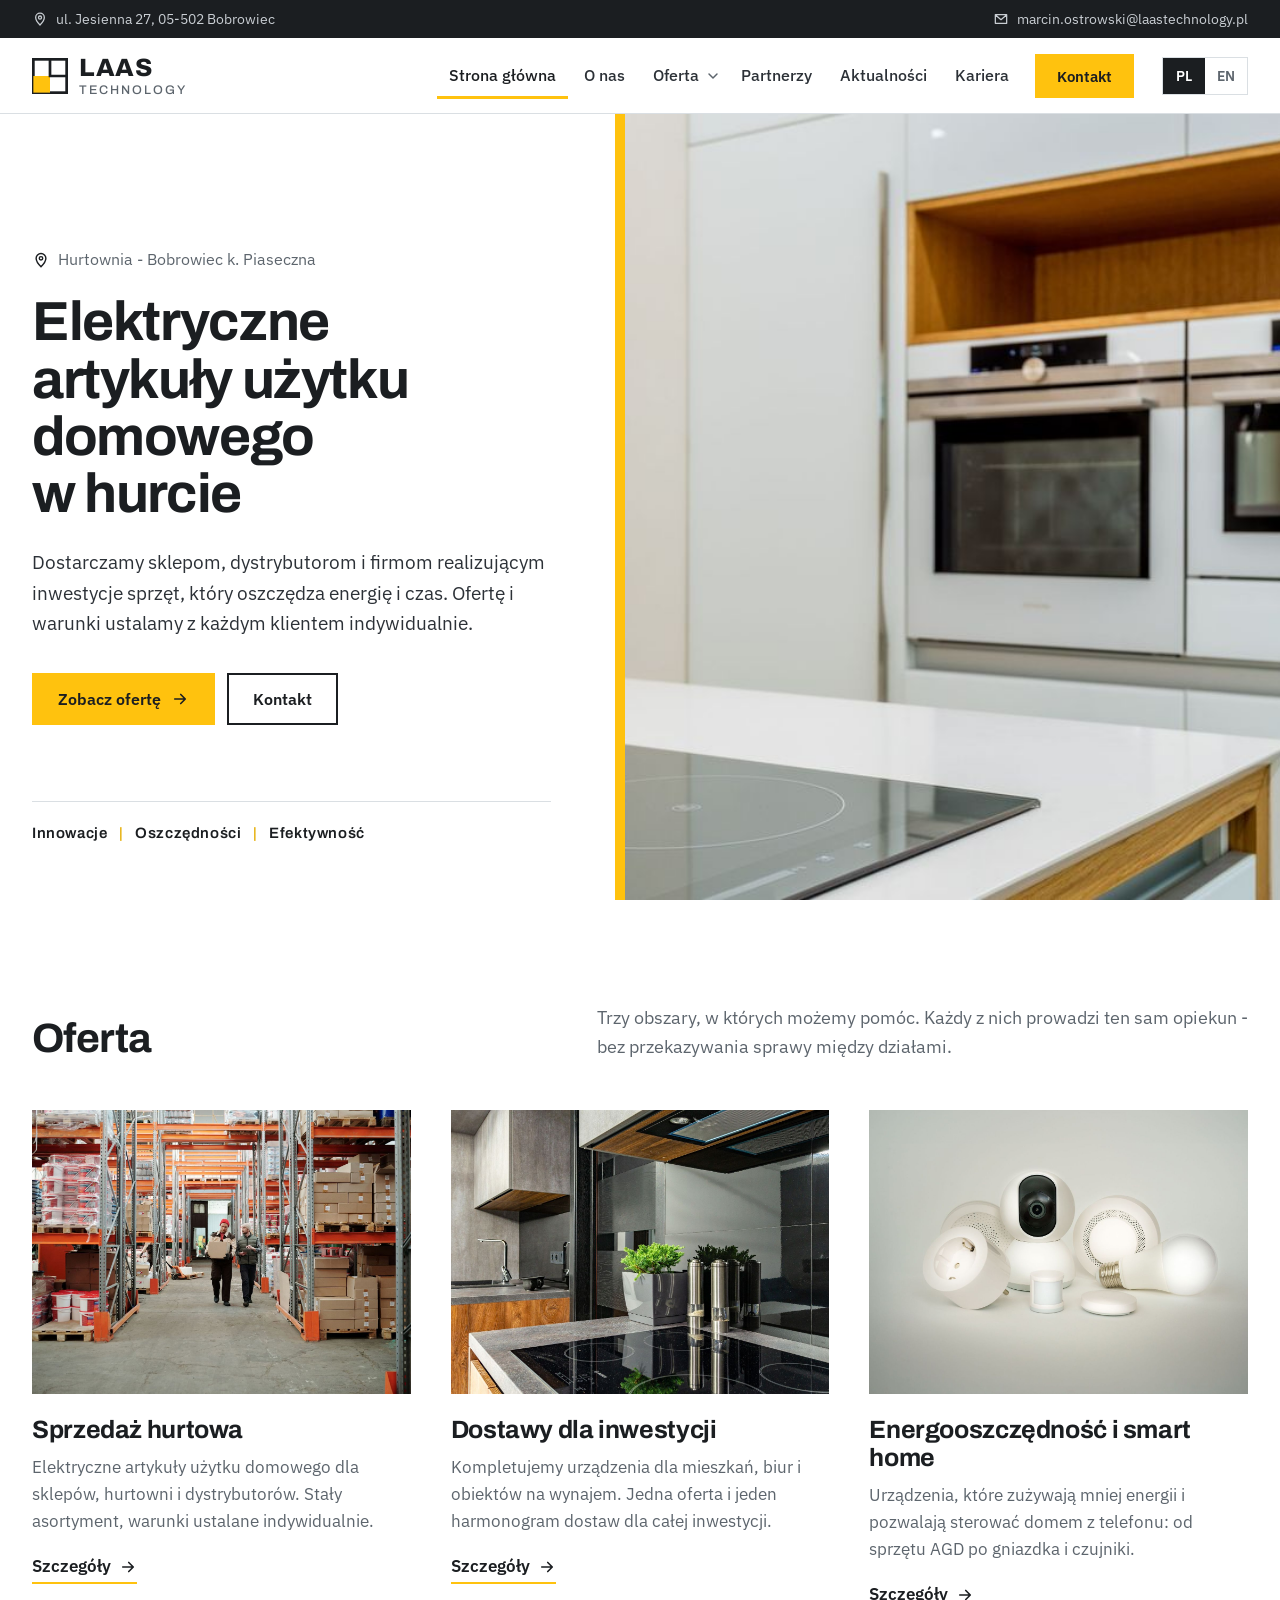
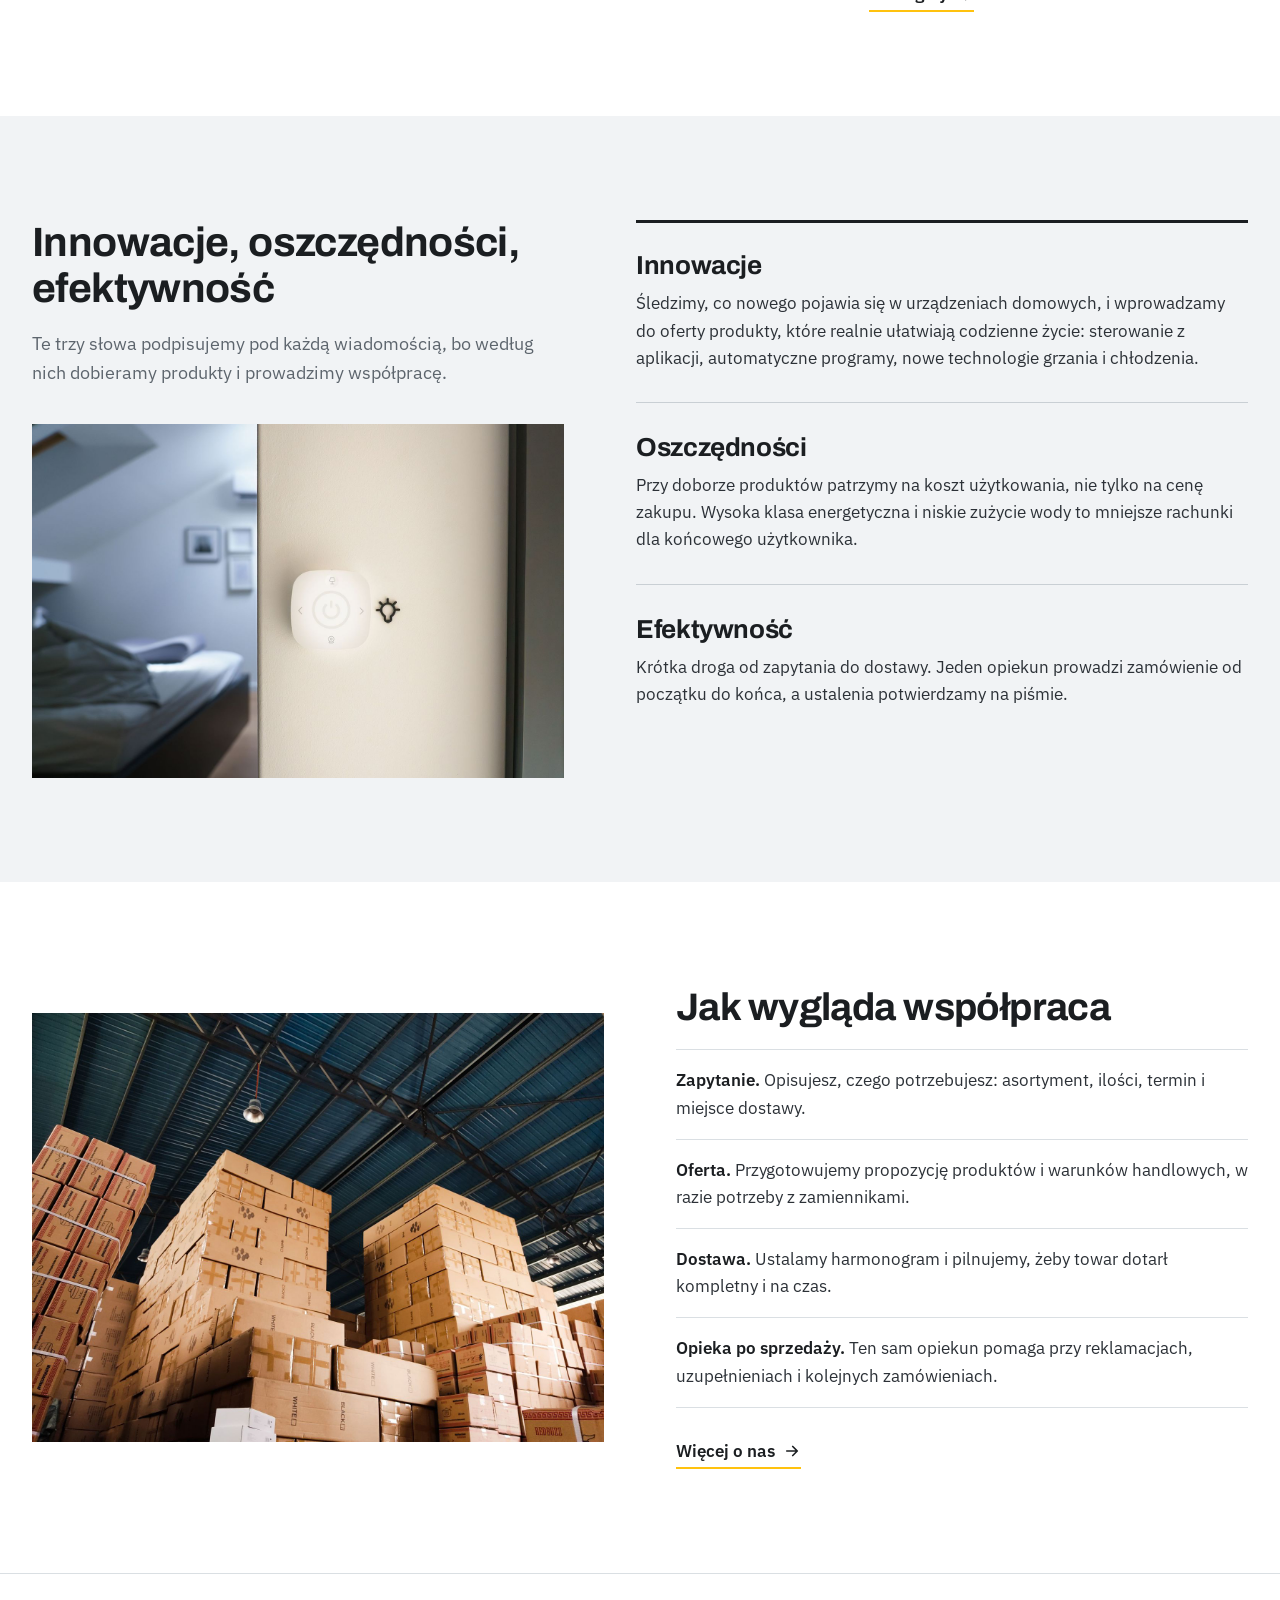
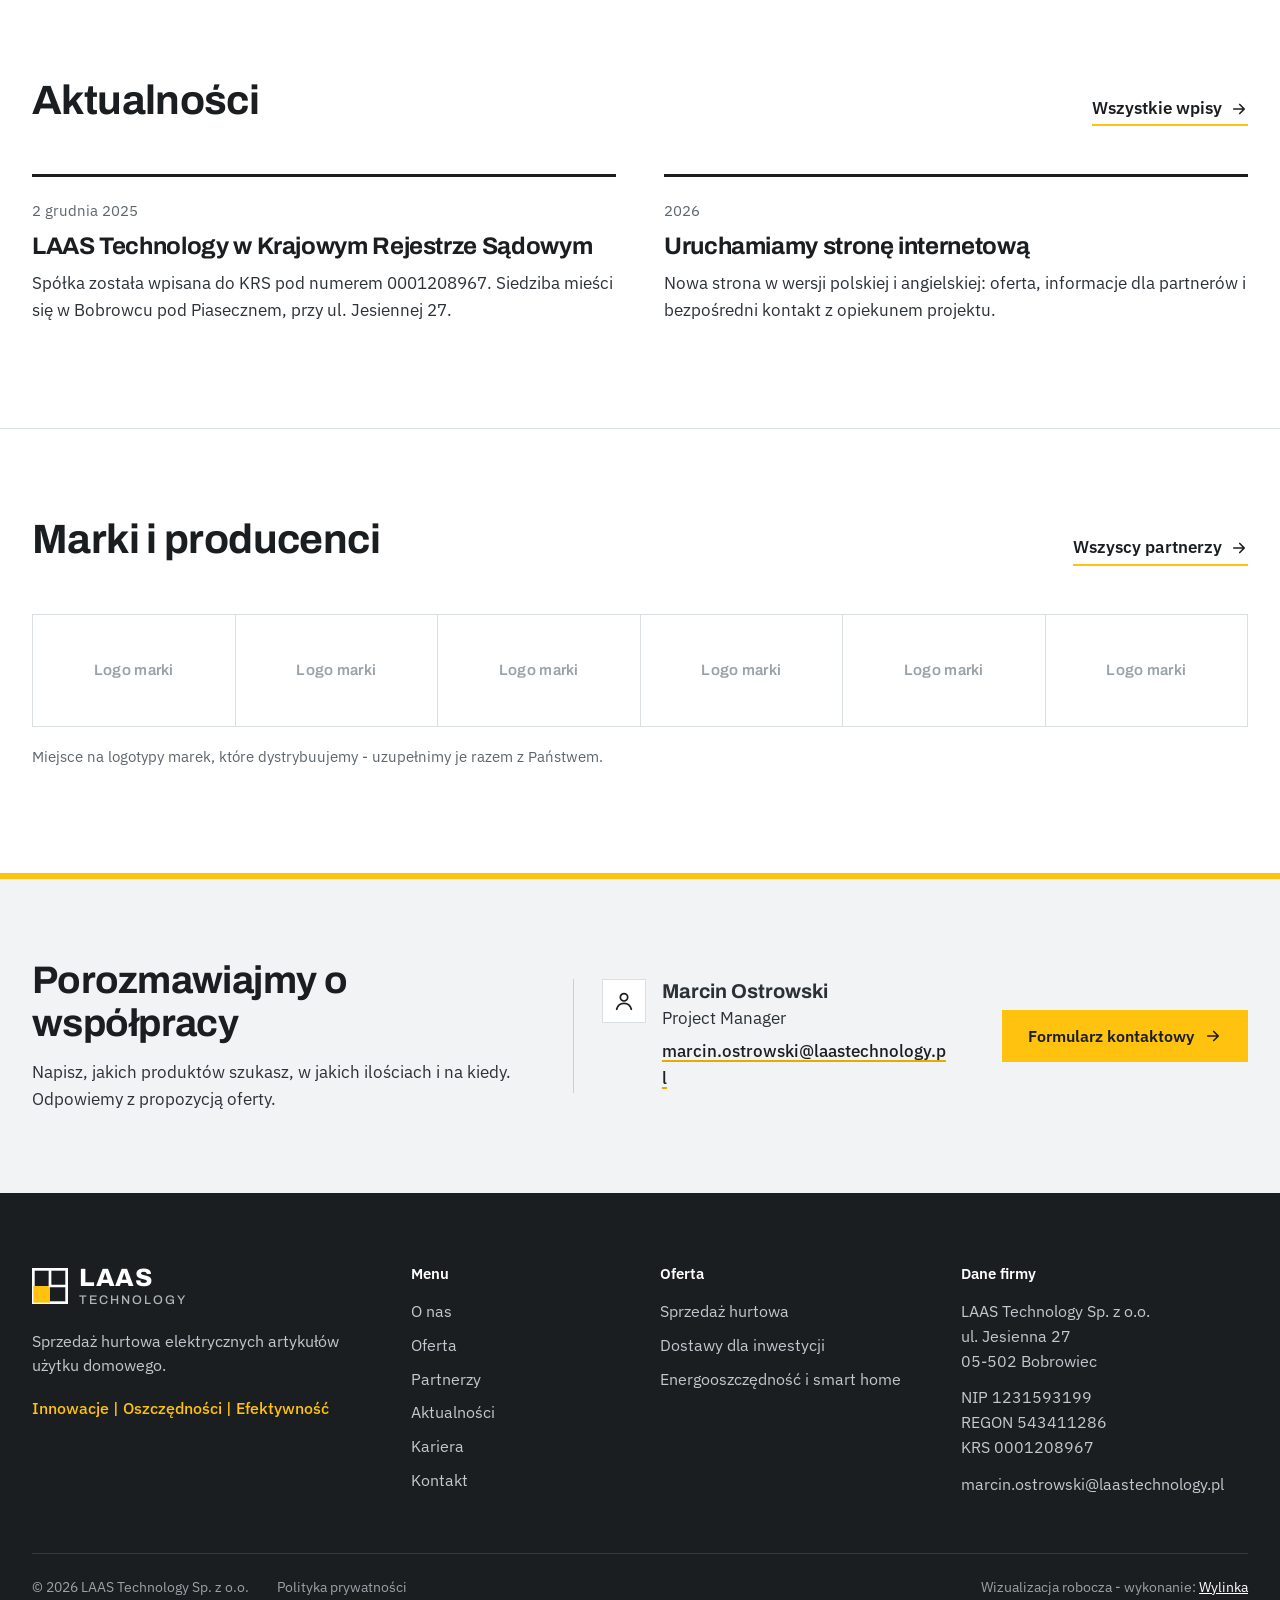
==== index.html @ b18ffd7c "Wizualizacja robocza strony LAAS Technology (PL/EN)" ====
<!doctype html>
<html lang="pl" data-title-pl="LAAS Technology - hurtowa sprzedaż elektrycznych artykułów użytku domowego" data-title-en="LAAS Technology - wholesale of electrical household appliances">
<head>
<meta charset="utf-8">
<meta name="viewport" content="width=device-width, initial-scale=1, viewport-fit=cover">
<meta name="robots" content="noindex, nofollow">
<title>LAAS Technology - hurtowa sprzedaż elektrycznych artykułów użytku domowego</title>
<meta name="description" content="LAAS Technology Sp. z o.o., Bobrowiec k. Piaseczna: sprzedaż hurtowa elektrycznych artykułów użytku domowego, dostawy dla inwestycji, urządzenia energooszczędne.">
<meta name="theme-color" content="#FFFFFF">
<link rel="icon" href="data:image/svg+xml,%3Csvg xmlns='http://www.w3.org/2000/svg' viewBox='0 0 40 40'%3E%3Crect width='40' height='40' fill='%231B1E21'/%3E%3Cpath d='M6 34V20h14v14z' fill='%23FFC20E'/%3E%3Cpath d='M20 6v14h14' fill='none' stroke='%23fff' stroke-width='3'/%3E%3C/svg%3E">
<link rel="preconnect" href="https://fonts.googleapis.com">
<link rel="preconnect" href="https://fonts.gstatic.com" crossorigin>
<link href="https://fonts.googleapis.com/css2?family=Archivo:wght@500;600;700;800&family=IBM+Plex+Sans:wght@400;500;600&display=swap" rel="stylesheet">
<link rel="stylesheet" href="style.css?v=3">
<script>try{if((new URLSearchParams(location.search).get('lang')||localStorage.getItem('laas-lang'))==='en')document.documentElement.classList.add('is-en')}catch(e){}</script>
</head>
<body>
<!-- Wizualizacja robocza (koncepcja) strony LAAS Technology Sp. z o.o. Treści ogólne do potwierdzenia z klientem; nie podajemy niesprawdzonych liczb, marek ani referencji. -->
<svg width="0" height="0" style="position:absolute" aria-hidden="true">
  <symbol id="mark" viewBox="0 0 40 40"><rect x="1.5" y="1.5" width="37" height="37" fill="none" stroke="currentColor" stroke-width="3"/><path d="M1.5 38.5V20H20v18.5z" fill="var(--acc)"/><path d="M20 1.5v18.5h18.5" fill="none" stroke="currentColor" stroke-width="3"/></symbol>
  <symbol id="i-arr" viewBox="0 0 24 24"><path fill="none" stroke="currentColor" stroke-width="2.2" stroke-linecap="round" stroke-linejoin="round" d="M5 12h13M13 6l6 6-6 6"/></symbol>
  <symbol id="i-mail" viewBox="0 0 24 24"><path fill="none" stroke="currentColor" stroke-width="1.9" stroke-linejoin="round" d="M3.5 5.5h17v13h-17zM3.8 6l8.2 7 8.2-7"/></symbol>
  <symbol id="i-pin" viewBox="0 0 24 24"><path fill="none" stroke="currentColor" stroke-width="1.9" d="M12 21s-6.5-6.2-6.5-11.2a6.5 6.5 0 0 1 13 0C18.5 14.8 12 21 12 21Z"/><circle cx="12" cy="9.8" r="2.3" fill="none" stroke="currentColor" stroke-width="1.9"/></symbol>
  <symbol id="i-down" viewBox="0 0 24 24"><path fill="none" stroke="currentColor" stroke-width="2.2" stroke-linecap="round" stroke-linejoin="round" d="M6 9l6 6 6-6"/></symbol>
  <symbol id="i-user" viewBox="0 0 24 24"><circle cx="12" cy="8" r="4" fill="none" stroke="currentColor" stroke-width="1.9"/><path d="M4 21c1-4.4 4.2-6.5 8-6.5s7 2.1 8 6.5" fill="none" stroke="currentColor" stroke-width="1.9" stroke-linecap="round"/></symbol>
</svg>
<div class="topbar"><div class="wrap topbar-in">
  <span><svg aria-hidden="true"><use href="#i-pin"/></svg>ul. Jesienna 27, 05-502 Bobrowiec</span>
  <a href="mailto:marcin.ostrowski@laastechnology.pl"><svg aria-hidden="true"><use href="#i-mail"/></svg>marcin.ostrowski@laastechnology.pl</a>
</div></div>
<header class="top" id="top">
  <div class="wrap top-in">
    <a class="brand" href="index.html" aria-label="LAAS Technology - strona główna"><svg class="mark" aria-hidden="true"><use href="#mark"/></svg><span class="wm"><b>LAAS</b><span>Technology</span></span></a>
    <nav class="nav" id="nav" aria-label="Menu główne"><ul><li><a href="index.html" aria-current="page" data-en="Home">Strona główna</a></li><li><a href="o-nas.html" data-en="About us">O nas</a></li><li class="has-sub"><a href="oferta.html" data-en="Products and services">Oferta</a><button class="sub-t" type="button" aria-label="Rozwiń ofertę" data-en-al="Expand"><svg aria-hidden="true"><use href="#i-down"/></svg></button><ul class="sub"><li><a href="oferta-hurt.html" data-en="Wholesale">Sprzedaż hurtowa</a></li><li><a href="oferta-inwestycje.html" data-en="Supplies for projects">Dostawy dla inwestycji</a></li><li><a href="oferta-energia.html" data-en="Energy saving and smart home">Energooszczędność i smart home</a></li></ul></li><li><a href="partnerzy.html" data-en="Partners">Partnerzy</a></li><li><a href="aktualnosci.html" data-en="News">Aktualności</a></li><li><a href="kariera.html" data-en="Careers">Kariera</a></li><li class="nav-k"><a class="btn btn-s" href="kontakt.html" data-en="Contact">Kontakt</a></li></ul></nav>
    <div class="lang" role="group" aria-label="Język / Language"><button type="button" data-l="pl" aria-pressed="true">PL</button><button type="button" data-l="en" aria-pressed="false">EN</button></div>
    <button class="burger" id="burger" type="button" aria-label="Otwórz menu" aria-expanded="false" aria-controls="nav"><span></span><span></span><span></span></button>
  </div>
</header>
<main id="main">
<section class="hero">
  <div class="hero-txt">
    <p class="hero-loc"><svg aria-hidden="true"><use href="#i-pin"/></svg><span data-en="Wholesale - Bobrowiec near Piaseczno">Hurtownia - Bobrowiec k. Piaseczna</span></p>
    <h1 data-en="Electrical household appliances, wholesale">Elektryczne artykuły użytku domowego w&nbsp;hurcie</h1>
    <p class="lead" data-en="We supply retailers, distributors and property developers with equipment that saves energy and time. The range and terms are agreed individually with each client.">Dostarczamy sklepom, dystrybutorom i firmom realizującym inwestycje sprzęt, który oszczędza energię i czas. Ofertę i warunki ustalamy z każdym klientem indywidualnie.</p>
    <div class="hero-cta" id="heroCta">
      <a class="btn" href="oferta.html"><span data-en="See our range">Zobacz ofertę</span><svg class="ic" aria-hidden="true"><use href="#i-arr"/></svg></a>
      <a class="btn btn-o" href="kontakt.html" data-en="Contact">Kontakt</a>
    </div>
    <p class="hero-slog">Innowacje <i>|</i> Oszczędności <i>|</i> Efektywność</p>
  </div>
  <figure class="hero-ph">
    <picture>
      <source media="(max-width:999px)" srcset="img/hero-m.jpg">
      <img src="img/hero.jpg" alt="Jasna kuchnia z piekarnikami i płytą indukcyjną w zabudowie" width="1800" height="1201" fetchpriority="high">
    </picture>
  </figure>
</section>

<section class="sec" id="oferta">
  <div class="wrap">
    <div class="sec-h">
      <h2 data-en="What we offer">Oferta</h2>
      <p data-en="Three areas where we can help. Each is handled by the same account manager, with no passing between departments.">Trzy obszary, w których możemy pomóc. Każdy z nich prowadzi ten sam opiekun - bez przekazywania sprawy między działami.</p>
    </div>
    <div class="tiles"><article class="tile">
  <a href="oferta-hurt.html" class="tile-ph"><img src="img/hurt.jpg" alt="Magazyn z regałami pełnymi kartonów z towarem" width="1600" height="1067" loading="lazy"></a>
  <h3 data-en="&lt;a href=&quot;oferta-hurt.html&quot;&gt;Wholesale&lt;/a&gt;"><a href="oferta-hurt.html">Sprzedaż hurtowa</a></h3>
  <p data-en="Electrical household appliances for retailers, wholesalers and distributors. A steady range and individually agreed terms.">Elektryczne artykuły użytku domowego dla sklepów, hurtowni i dystrybutorów. Stały asortyment, warunki ustalane indywidualnie.</p>
  <a class="more" href="oferta-hurt.html"><span data-en="Details">Szczegóły</span><svg class="ic" aria-hidden="true"><use href="#i-arr"/></svg></a>
</article><article class="tile">
  <a href="oferta-inwestycje.html" class="tile-ph"><img src="img/inwestycje.jpg" alt="Nowoczesna kuchnia z płytą indukcyjną w zabudowie" width="1600" height="1067" loading="lazy"></a>
  <h3 data-en="&lt;a href=&quot;oferta-inwestycje.html&quot;&gt;Supplies for projects&lt;/a&gt;"><a href="oferta-inwestycje.html">Dostawy dla inwestycji</a></h3>
  <p data-en="We put together appliances for apartments, offices and rental properties. One quote and one delivery schedule for the whole project.">Kompletujemy urządzenia dla mieszkań, biur i obiektów na wynajem. Jedna oferta i jeden harmonogram dostaw dla całej inwestycji.</p>
  <a class="more" href="oferta-inwestycje.html"><span data-en="Details">Szczegóły</span><svg class="ic" aria-hidden="true"><use href="#i-arr"/></svg></a>
</article><article class="tile">
  <a href="oferta-energia.html" class="tile-ph"><img src="img/energia.jpg" alt="Inteligentne gniazdko, żarówki i czujniki na jasnym tle" width="1600" height="1067" loading="lazy"></a>
  <h3 data-en="&lt;a href=&quot;oferta-energia.html&quot;&gt;Energy saving and smart home&lt;/a&gt;"><a href="oferta-energia.html">Energooszczędność i smart home</a></h3>
  <p data-en="Devices that use less energy and let you control your home from a phone: from household appliances to smart plugs and sensors.">Urządzenia, które zużywają mniej energii i pozwalają sterować domem z telefonu: od sprzętu AGD po gniazdka i czujniki.</p>
  <a class="more" href="oferta-energia.html"><span data-en="Details">Szczegóły</span><svg class="ic" aria-hidden="true"><use href="#i-arr"/></svg></a>
</article></div>
  </div>
</section>

<section class="sec sec-g">
  <div class="wrap pils">
    <div class="pils-h">
      <h2 data-en="Innovation, savings, efficiency">Innowacje, oszczędności, efektywność</h2>
      <p data-en="We sign every message with these three words, because they guide how we choose products and work with clients.">Te trzy słowa podpisujemy pod każdą wiadomością, bo według nich dobieramy produkty i prowadzimy współpracę.</p>
      <figure class="pils-ph"><img src="img/wlacznik.jpg" alt="Inteligentny włącznik światła na ścianie sypialni" width="1400" height="934" loading="lazy"></figure>
    </div>
    <div class="pils-l"><div class="pil"><h3 data-en="Innovation">Innowacje</h3><p data-en="We follow what is new in home appliances and add products that make everyday life genuinely easier: app control, automatic programmes, new heating and cooling technologies.">Śledzimy, co nowego pojawia się w urządzeniach domowych, i wprowadzamy do oferty produkty, które realnie ułatwiają codzienne życie: sterowanie z aplikacji, automatyczne programy, nowe technologie grzania i chłodzenia.</p></div><div class="pil"><h3 data-en="Savings">Oszczędności</h3><p data-en="When selecting products we look at the cost of use, not just the purchase price. A high energy class and low water use mean lower bills for the end user.">Przy doborze produktów patrzymy na koszt użytkowania, nie tylko na cenę zakupu. Wysoka klasa energetyczna i niskie zużycie wody to mniejsze rachunki dla końcowego użytkownika.</p></div><div class="pil"><h3 data-en="Efficiency">Efektywność</h3><p data-en="A short path from enquiry to delivery. One account manager handles the order from start to finish, and every arrangement is confirmed in writing.">Krótka droga od zapytania do dostawy. Jeden opiekun prowadzi zamówienie od początku do końca, a ustalenia potwierdzamy na piśmie.</p></div></div>
  </div>
</section>

<section class="sec">
  <div class="wrap split">
    <figure class="split-ph"><img src="img/magazyn.jpg" alt="Wysokie stosy kartonów w hali magazynowej" width="1600" height="1200" loading="lazy"></figure>
    <div class="split-t">
      <h2 data-en="How we work together">Jak wygląda współpraca</h2>
      <ul class="steps"><li><span class="st"><b data-en="Enquiry.">Zapytanie.</b> <span data-en="You describe what you need: product range, quantities, date and delivery address.">Opisujesz, czego potrzebujesz: asortyment, ilości, termin i miejsce dostawy.</span></span></li><li><span class="st"><b data-en="Quote.">Oferta.</b> <span data-en="We prepare a product proposal and trading terms, with alternatives where useful.">Przygotowujemy propozycję produktów i warunków handlowych, w razie potrzeby z zamiennikami.</span></span></li><li><span class="st"><b data-en="Delivery.">Dostawa.</b> <span data-en="We agree a schedule and make sure the goods arrive complete and on time.">Ustalamy harmonogram i pilnujemy, żeby towar dotarł kompletny i na czas.</span></span></li><li><span class="st"><b data-en="After-sales care.">Opieka po sprzedaży.</b> <span data-en="The same account manager helps with complaints, top-ups and repeat orders.">Ten sam opiekun pomaga przy reklamacjach, uzupełnieniach i kolejnych zamówieniach.</span></span></li></ul>
      <a class="more" href="o-nas.html"><span data-en="More about us">Więcej o nas</span><svg class="ic" aria-hidden="true"><use href="#i-arr"/></svg></a>
    </div>
  </div>
</section>

<section class="sec sec-t">
  <div class="wrap">
    <div class="sec-h sec-h-row">
      <h2 data-en="News">Aktualności</h2>
      <a class="more" href="aktualnosci.html"><span data-en="All news">Wszystkie wpisy</span><svg class="ic" aria-hidden="true"><use href="#i-arr"/></svg></a>
    </div>
    <div class="news"><article class="news-i">
  <time datetime="2025-12-02" data-en="2 December 2025">2 grudnia 2025</time>
  <h3 data-en="LAAS Technology entered in the National Court Register">LAAS Technology w Krajowym Rejestrze Sądowym</h3>
  <p data-en="The company was entered in the National Court Register under number 0001208967. Its registered office is in Bobrowiec near Piaseczno, at ul. Jesienna 27.">Spółka została wpisana do KRS pod numerem 0001208967. Siedziba mieści się w Bobrowcu pod Piasecznem, przy ul. Jesiennej 27.</p>
</article><article class="news-i">
  <time datetime="2026" data-en="2026">2026</time>
  <h3 data-en="Our website goes live">Uruchamiamy stronę internetową</h3>
  <p data-en="A new website in Polish and English: our range, information for partners and direct contact with a project manager.">Nowa strona w wersji polskiej i angielskiej: oferta, informacje dla partnerów i bezpośredni kontakt z opiekunem projektu.</p>
</article></div>
  </div>
</section>

<section class="sec sec-t">
  <div class="wrap">
    <div class="sec-h sec-h-row">
      <h2 data-en="Brands and manufacturers">Marki i producenci</h2>
      <a class="more" href="partnerzy.html"><span data-en="All partners">Wszyscy partnerzy</span><svg class="ic" aria-hidden="true"><use href="#i-arr"/></svg></a>
    </div>
    <ul class="logos"><li data-en="Brand logo">Logo marki</li><li data-en="Brand logo">Logo marki</li><li data-en="Brand logo">Logo marki</li><li data-en="Brand logo">Logo marki</li><li data-en="Brand logo">Logo marki</li><li data-en="Brand logo">Logo marki</li></ul>
    <p class="note" data-en="Space for the logos of the brands we distribute - to be filled in together with you.">Miejsce na logotypy marek, które dystrybuujemy - uzupełnimy je razem z Państwem.</p>
  </div>
</section>

<section class="cta">
  <div class="wrap cta-in">
    <div>
      <h2 data-en="Let&#x27;s talk about working together">Porozmawiajmy o współpracy</h2>
      <p data-en="Tell us what products you need, in what quantities and by when. We will reply with a proposal.">Napisz, jakich produktów szukasz, w jakich ilościach i na kiedy. Odpowiemy z propozycją oferty.</p>
    </div>
    <div class="person">
      <svg class="person-i" aria-hidden="true"><use href="#i-user"/></svg>
      <div>
        <p class="person-n">Marcin Ostrowski</p>
        <p class="person-r">Project Manager</p>
        <a href="mailto:marcin.ostrowski@laastechnology.pl">marcin.ostrowski@laastechnology.pl</a>
      </div>
    </div>
    <a class="btn" href="kontakt.html"><span data-en="Contact form">Formularz kontaktowy</span><svg class="ic" aria-hidden="true"><use href="#i-arr"/></svg></a>
  </div>
</section>
</main>
<footer class="foot">
  <div class="wrap foot-in">
    <div class="foot-a">
      <a class="brand brand-w" href="index.html" aria-label="LAAS Technology - strona główna"><svg class="mark" aria-hidden="true"><use href="#mark"/></svg><span class="wm"><b>LAAS</b><span>Technology</span></span></a>
      <p data-en="Wholesale of electrical household appliances.">Sprzedaż hurtowa elektrycznych artykułów użytku domowego.</p>
      <p class="foot-slog">Innowacje | Oszczędności | Efektywność</p>
    </div>
    <div><h2 data-en="Menu">Menu</h2><ul><li><a href="o-nas.html" data-en="About us">O nas</a></li><li><a href="oferta.html" data-en="Products and services">Oferta</a></li><li><a href="partnerzy.html" data-en="Partners">Partnerzy</a></li><li><a href="aktualnosci.html" data-en="News">Aktualności</a></li><li><a href="kariera.html" data-en="Careers">Kariera</a></li><li><a href="kontakt.html" data-en="Contact">Kontakt</a></li></ul></div>
    <div><h2 data-en="Products and services">Oferta</h2><ul><li><a href="oferta-hurt.html" data-en="Wholesale">Sprzedaż hurtowa</a></li><li><a href="oferta-inwestycje.html" data-en="Supplies for projects">Dostawy dla inwestycji</a></li><li><a href="oferta-energia.html" data-en="Energy saving and smart home">Energooszczędność i smart home</a></li></ul></div>
    <div class="foot-d"><h2 data-en="Company details">Dane firmy</h2>
      <p>LAAS Technology Sp. z o.o.<br>ul. Jesienna 27<br>05-502 Bobrowiec</p>
      <p>NIP 1231593199<br>REGON 543411286<br>KRS 0001208967</p>
      <p><a href="mailto:marcin.ostrowski@laastechnology.pl">marcin.ostrowski@laastechnology.pl</a></p>
    </div>
  </div>
  <div class="wrap foot-b">
    <span>&copy; 2026 LAAS Technology Sp. z o.o.</span>
    <a href="#" data-en="Privacy policy">Polityka prywatności</a>
    <span class="foot-w"><span data-en="Working draft - design and build:">Wizualizacja robocza - wykonanie:</span> <a href="https://wylinka.pl" target="_blank" rel="noopener">Wylinka</a></span>
  </div>
</footer>
<div class="mob" id="mob"><a class="btn" href="kontakt.html" data-en="Send an enquiry">Wyślij zapytanie</a></div>
<script src="app.js?v=3"></script>
</body>
</html>
---- style.css ----
/* LAAS Technology - wizualizacja robocza (Wylinka) */
:root{
  --ink:#1B1E21;--tx:#2C3137;--mu:#5D656D;--ln:#DADFE3;--bg2:#F1F3F5;--bg3:#E6E9EC;
  --acc:#FFC20E;--acc-d:#E5AC00;
  --tb:38px;--hh:76px;--g:32px;
  --fh:"Archivo",system-ui,sans-serif;--fb:"IBM Plex Sans",system-ui,sans-serif;
}
*,*::before,*::after{box-sizing:border-box}
html{-webkit-text-size-adjust:100%;scroll-padding-top:calc(var(--hh) + 12px)}
body{margin:0;background:#fff;color:var(--tx);font:400 17px/1.6 var(--fb);-webkit-font-smoothing:antialiased;overflow-x:clip}
img{display:block;max-width:100%;height:auto}
a{color:inherit}
h1,h2,h3{font-family:var(--fh);color:var(--ink);font-weight:700;line-height:1.12;letter-spacing:-.015em;margin:0}
p{margin:0}
.wrap{width:min(1240px,100% - 2*var(--g));margin-inline:auto}
.ic{width:18px;height:18px;flex:none}
:focus-visible{outline:3px solid var(--acc);outline-offset:2px}

/* przyciski */
.btn{display:inline-flex;align-items:center;justify-content:center;gap:10px;min-height:52px;padding:0 24px;background:var(--acc);color:var(--ink);font:600 16px/1 var(--fb);text-decoration:none;border:2px solid var(--acc);border-radius:0;cursor:pointer;transition:background .15s,border-color .15s}
.btn:hover{background:var(--acc-d);border-color:var(--acc-d)}
.btn .ic{transition:transform .15s}
.btn:hover .ic{transform:translateX(3px)}
.btn-o{background:transparent;border-color:var(--ink)}
.btn-o:hover{background:var(--ink);border-color:var(--ink);color:#fff}
.btn-s{min-height:44px;padding:0 20px;font-size:15px}
.more{display:inline-flex;align-items:center;gap:8px;font-weight:600;text-decoration:none;color:var(--ink);border-bottom:2px solid var(--acc);padding-bottom:2px}
.more:hover .ic{transform:translateX(3px)}
.more .ic{transition:transform .15s}

/* pasek górny + nagłówek */
.topbar{background:var(--ink);color:#C9CED3;font-size:14px;height:var(--tb)}
.topbar-in{display:flex;align-items:center;justify-content:space-between;height:100%}
.topbar span,.topbar a{display:inline-flex;align-items:center;gap:8px;text-decoration:none}
.topbar a:hover{color:#fff}
.topbar svg{width:16px;height:16px}
.top{position:sticky;top:0;z-index:50;background:#fff;box-shadow:inset 0 -1px 0 var(--ln)}
.top-in{display:flex;align-items:center;gap:28px;height:var(--hh)}
.brand{display:inline-flex;align-items:center;gap:11px;text-decoration:none;color:var(--ink);flex:none}
.mark{width:36px;height:36px;color:var(--ink)}
.wm{display:flex;flex-direction:column;line-height:1}
.wm b{font:800 25px/1 var(--fh);letter-spacing:.02em}
.wm span{font:500 12.5px/1 var(--fh);letter-spacing:.16em;text-transform:uppercase;color:var(--mu);margin-top:4px}
.brand-w,.brand-w .mark{color:#fff}
.brand-w .wm span{color:#AEB5BB}
.nav{margin-left:auto}
.nav ul{list-style:none;margin:0;padding:0}
.nav>ul{display:flex;align-items:center;gap:4px}
.nav>ul>li{position:relative}
.nav>ul>li>a:not(.btn){display:block;padding:10px 12px;font-weight:500;font-size:16px;text-decoration:none;color:var(--tx);white-space:nowrap}
.nav>ul>li>a:not(.btn):hover{color:var(--ink);box-shadow:inset 0 -2px 0 var(--acc)}
.nav a[aria-current="page"]:not(.btn){color:var(--ink);box-shadow:inset 0 -3px 0 var(--acc)}
.nav-k{margin-left:10px}
.has-sub{display:flex;align-items:center}
.has-sub>a{padding-right:2px!important}
.sub-t{background:none;border:0;padding:6px 4px;cursor:pointer;color:var(--mu)}
.sub-t svg{width:16px;height:16px;display:block}
.sub{position:absolute;top:100%;left:0;min-width:300px;background:#fff;border:1px solid var(--ln);border-top:3px solid var(--acc);padding:8px 0;box-shadow:0 14px 30px rgba(20,24,28,.10);opacity:0;visibility:hidden;transform:translateY(6px);transition:opacity .15s,transform .15s,visibility .15s}
.has-sub:hover .sub,.has-sub:focus-within .sub{opacity:1;visibility:visible;transform:none}
.sub a{display:block;padding:11px 20px;text-decoration:none;font-size:15.5px;color:var(--tx)}
.sub a:hover,.sub a[aria-current="page"]{background:var(--bg2);color:var(--ink)}
.lang{display:flex;border:1px solid var(--ln);flex:none}
.lang button{background:#fff;border:0;min-width:42px;height:36px;font:600 14px/1 var(--fb);color:var(--mu);cursor:pointer}
.lang button[aria-pressed="true"]{background:var(--ink);color:#fff}
.burger{display:none}

/* hero */
.hero{display:grid;grid-template-columns:minmax(0,1fr) minmax(0,1.08fr);min-height:calc(100svh - var(--tb) - var(--hh));background:#fff}
.hero-txt{display:flex;flex-direction:column;justify-content:center;padding:56px 64px 56px max(var(--g),(100vw - 1240px)/2)}
.hero-loc{display:flex;align-items:center;gap:8px;color:var(--mu);font-size:16px;margin-bottom:22px}
.hero-loc svg{width:18px;height:18px;color:var(--ink)}
.hero h1{font-size:clamp(40px,4.3vw,64px);line-height:1.04;letter-spacing:-.025em;max-width:13ch}
.hero .lead{font-size:19px;color:var(--tx);max-width:34em;margin-top:24px}
.hero-cta{display:flex;flex-wrap:wrap;gap:12px;margin-top:34px}
.hero-slog{margin-top:auto;padding-top:22px;border-top:1px solid var(--ln);font:600 15px/1.3 var(--fh);letter-spacing:.04em;color:var(--ink);max-width:560px;transform:translateY(0)}
.hero-slog i{font-style:normal;color:var(--acc-d);padding:0 8px}
.hero-txt>.hero-loc{margin-top:auto}
.hero-ph{position:relative;margin:0;align-self:stretch;width:100%;min-height:320px;border-left:10px solid var(--acc)}
.hero-ph img{position:absolute;inset:0;width:100%;height:100%;object-fit:cover;object-position:50% 50%}

/* sekcje */
.sec{padding:104px 0}
.sec-tight{padding:72px 0 96px}
.sec-g{background:var(--bg2)}
.sec-t{border-top:1px solid var(--ln)}
.sec-t+.sec-t{padding-top:88px}
.sec-h{display:grid;grid-template-columns:minmax(0,1fr) minmax(0,1.3fr);gap:24px 64px;align-items:end;margin-bottom:48px}
.sec-h h2{font-size:clamp(32px,3.2vw,46px)}
.sec-h p{color:var(--mu);font-size:18px;max-width:40em}
.sec-h-row{display:flex;justify-content:space-between;align-items:baseline;gap:20px}

.tiles{display:grid;grid-template-columns:repeat(3,minmax(0,1fr));gap:40px}
.tile-ph{display:block;overflow:hidden;aspect-ratio:4/3;background:var(--bg3);margin-bottom:22px}
.tile-ph img{width:100%;height:100%;object-fit:cover;transition:transform .5s ease}
.tile:hover .tile-ph img{transform:scale(1.04)}
.tile h3{font-size:25px;margin-bottom:10px}
.tile h3 a{text-decoration:none}
.tile p{color:var(--mu);margin-bottom:18px}

.pils{display:grid;grid-template-columns:minmax(0,1fr) minmax(0,1.15fr);gap:72px;align-items:start}
.pils-h h2{font-size:clamp(32px,3.2vw,46px);margin-bottom:18px}
.pils-h p{color:var(--mu);font-size:18px}
.pils-ph{margin:36px 0 0;aspect-ratio:3/2;overflow:hidden}
.pils-ph img{width:100%;height:100%;object-fit:cover}
.pil{padding:30px 0;border-top:1px solid #C9CFD4}
.pil:first-child{border-top:3px solid var(--ink);padding-top:28px}
.pil h3{font-size:26px;margin-bottom:10px}
.pil p{color:var(--tx);max-width:36em}

.split{display:grid;grid-template-columns:minmax(0,1fr) minmax(0,1fr);gap:72px;align-items:center}
.split-ph{margin:0;aspect-ratio:4/3;overflow:hidden}
.split-ph img{width:100%;height:100%;object-fit:cover}
.split-ph-t{aspect-ratio:4/5}
.split-t h2{font-size:clamp(30px,3vw,42px);margin-bottom:20px}
.split-t h2:not(:first-child){margin-top:44px}
.split-t p+p{margin-top:16px}
.split-t>p{color:var(--tx)}
.steps{list-style:none;margin:0 0 30px;padding:0}
.steps li{padding:17px 0;border-top:1px solid var(--ln)}
.steps li:last-child{border-bottom:1px solid var(--ln)}
.steps b{color:var(--ink);font-weight:600}
.steps span span{color:var(--tx)}

.news{display:grid;grid-template-columns:repeat(2,minmax(0,1fr));gap:48px}
.news-i{padding-top:22px;border-top:3px solid var(--ink)}
.news-i time{display:block;color:var(--mu);font-size:15px;margin-bottom:10px}
.news-i h3{font-size:24px;margin-bottom:10px}
.news-i p{color:var(--tx)}
.news-l{grid-template-columns:minmax(0,1fr);max-width:820px;gap:44px}

.logos{list-style:none;margin:0;padding:0;display:grid;grid-template-columns:repeat(6,minmax(0,1fr));border-top:1px solid var(--ln);border-left:1px solid var(--ln)}
.logos li{display:flex;align-items:center;justify-content:center;height:112px;border-right:1px solid var(--ln);border-bottom:1px solid var(--ln);color:#9AA2A9;font:600 15px/1 var(--fh);letter-spacing:.02em}
.logos-8{grid-template-columns:repeat(4,minmax(0,1fr))}
.note{margin-top:18px;color:var(--mu);font-size:15px}

/* CTA */
.cta{background:var(--bg2);border-top:6px solid var(--acc);padding:80px 0}
.cta-in{display:grid;grid-template-columns:minmax(0,1.3fr) minmax(0,1fr) auto;gap:40px 56px;align-items:center}
.cta h2{font-size:clamp(30px,3vw,42px);margin-bottom:14px}
.cta p{color:var(--tx);max-width:36em}
.person{display:flex;gap:16px;align-items:flex-start;padding-left:28px;border-left:1px solid #C9CFD4}
.person-i{width:44px;height:44px;flex:none;color:var(--ink);background:#fff;padding:10px;border:1px solid var(--ln)}
.person-n{font:700 20px/1.2 var(--fh);color:var(--ink)}
.person-r{color:var(--mu);margin:2px 0 6px}
.person a,.det-k a,.kon-mail{color:var(--ink);font-weight:500;word-break:break-word;text-decoration-color:var(--acc-d);text-underline-offset:3px;text-decoration-thickness:2px}

/* nagłówek podstrony */
.phead{padding:56px 0 64px;border-bottom:1px solid var(--ln)}
.phead-img{padding-bottom:0;border-bottom:0}
.crumb{display:flex;flex-wrap:wrap;gap:8px;color:var(--mu);font-size:15px;margin-bottom:28px}
.crumb a{text-decoration:none}
.crumb a:hover{text-decoration:underline}
.phead-g{display:grid;grid-template-columns:minmax(0,1fr) minmax(0,1.15fr);gap:24px 72px;align-items:end}
.phead h1{font-size:clamp(40px,4.6vw,68px);line-height:1.04;letter-spacing:-.025em}
.phead .lead{font-size:19px;color:var(--tx)}
.phead-ph{margin:56px 0 0;height:clamp(240px,34vw,460px);overflow:hidden;border-top:10px solid var(--acc)}
.phead-ph img{width:100%;height:100%;object-fit:cover}

/* oferta - wiersze */
.rows{display:grid;gap:88px}
.row{display:grid;grid-template-columns:minmax(0,1.1fr) minmax(0,1fr);gap:64px;align-items:center}
.row:nth-child(even) .row-ph{order:2}
.row-ph{display:block;aspect-ratio:3/2;overflow:hidden}
.row-ph img{width:100%;height:100%;object-fit:cover;transition:transform .5s ease}
.row:hover .row-ph img{transform:scale(1.03)}
.row h2{font-size:clamp(28px,2.8vw,38px);margin-bottom:16px}
.row h2 a{text-decoration:none}
.row p{color:var(--tx)}
.ticks{list-style:none;margin:22px 0 28px;padding:0}
.ticks li{position:relative;padding:9px 0 9px 26px;border-top:1px solid var(--ln)}
.ticks li::before{content:"";position:absolute;left:0;top:19px;width:12px;height:3px;background:var(--acc-d)}

/* szczegóły oferty */
.det{display:grid;grid-template-columns:minmax(0,1fr) 340px;gap:80px;align-items:start}
.blk+.blk{margin-top:52px}
.blk h2{font-size:clamp(26px,2.4vw,34px);margin-bottom:14px}
.blk p{max-width:42em}
.det-a{position:sticky;top:calc(var(--hh) + 32px);border-top:3px solid var(--ink);padding-top:22px}
.det-a h2{font-size:20px;margin-bottom:10px}
.det-a ul{list-style:none;margin:0 0 30px;padding:0}
.det-a li a{display:block;padding:12px 0;border-bottom:1px solid var(--ln);text-decoration:none;font-weight:500}
.det-a li a:hover{color:var(--ink);box-shadow:inset 3px 0 0 var(--acc);padding-left:12px}
.det-k{background:var(--bg2);padding:24px}
.det-k>p:first-child{color:var(--mu);font-size:15px;margin-bottom:10px}
.two{display:grid;grid-template-columns:repeat(2,minmax(0,1fr));gap:72px}
.two .blk+.blk{margin-top:0}

/* dane rejestrowe */
.reg-w h2{font-size:clamp(28px,2.8vw,38px);margin-bottom:28px}
.reg{margin:0;border-top:3px solid var(--ink);max-width:960px}
.reg-r{display:grid;grid-template-columns:260px minmax(0,1fr);gap:8px 32px;padding:15px 0;border-bottom:1px solid var(--ln)}
.reg dt{color:var(--mu)}
.reg dd{margin:0;color:var(--ink);font-weight:500}

/* kontakt */
.kon{display:grid;grid-template-columns:minmax(0,.8fr) minmax(0,1.2fr);gap:80px;align-items:start}
.kon-b{padding:24px 0;border-top:1px solid var(--ln)}
.kon-b:first-child{border-top:3px solid var(--ink)}
.kon-b h2{font-size:18px;color:var(--mu);font-weight:600;margin-bottom:10px;font-family:var(--fb);letter-spacing:0}
.kon-b p+p{margin-top:10px}
.kon-mail{display:inline-flex;align-items:center;gap:8px}
.kon-mail svg{width:18px;height:18px;flex:none}
.form{background:var(--bg2);padding:40px;display:grid;gap:18px}
.form h2{font-size:30px;margin-bottom:4px}
.f-g{display:grid;grid-template-columns:repeat(2,minmax(0,1fr));gap:18px}
.form label{display:grid;gap:7px;font-size:15px;font-weight:500;color:var(--ink);min-width:0}
.form input,.form select,.form textarea{width:100%;font:400 16px/1.4 var(--fb);color:var(--ink);background:#fff;border:1px solid #C3CAD0;border-radius:0;padding:13px 14px;min-width:0}
.form textarea{resize:vertical}
.form input:focus,.form select:focus,.form textarea:focus{outline:2px solid var(--ink);outline-offset:-1px}
.form .chk{display:flex;gap:12px;align-items:flex-start;font-weight:400;color:var(--tx)}
.chk input{width:20px;height:20px;margin:2px 0 0;flex:none;accent-color:var(--ink)}
.form .btn{justify-self:start}
.form-msg{padding:14px 16px;background:#fff;border-left:4px solid var(--acc);color:var(--ink)}

/* stopka */
.foot{background:var(--ink);color:#C2C8CE;padding:72px 0 0;font-size:15.5px}
.foot-in{display:grid;grid-template-columns:1.3fr .8fr 1fr 1.1fr;gap:40px}
.foot h2{font:600 15px/1.2 var(--fb);color:#fff;margin-bottom:16px;letter-spacing:0}
.foot ul{list-style:none;margin:0;padding:0;display:grid;gap:9px}
.foot a{text-decoration:none}
.foot a:hover{color:#fff;text-decoration:underline}
.foot-a p{margin-top:18px;max-width:22em}
.foot-slog{color:var(--acc);font-weight:500}
.foot-d p+p{margin-top:12px}
.foot-d a{word-break:break-word}
.foot-b{display:flex;flex-wrap:wrap;gap:12px 28px;padding:22px 0 26px;margin-top:56px;border-top:1px solid #343A40;font-size:14px;color:#9AA2A9}
.foot-w{margin-left:auto}
.foot-w a{color:#fff;text-decoration:underline}

.mob{display:none}

/* niskie ekrany komputerów */
@media (min-width:1000px) and (max-height:820px){
  .hero-txt{padding-top:36px;padding-bottom:36px}
  .hero h1{font-size:clamp(38px,3.8vw,54px)}
  .hero .lead{font-size:17.5px;margin-top:18px}
  .hero-cta{margin-top:26px}
  .hero-loc{margin-bottom:16px}
}

@media (max-width:1180px){
  .nav>ul>li>a:not(.btn){padding:10px 9px;font-size:15.5px}
  .top-in{gap:18px}
  .hero-txt{padding-right:44px}
  .cta-in{grid-template-columns:minmax(0,1fr) minmax(0,1fr)}
  .cta-in .btn{grid-column:1/-1;justify-self:start}
  .det{grid-template-columns:minmax(0,1fr) 300px;gap:56px}
}

/* telefon / tablet: menu w panelu */
@media (max-width:999px){
  :root{--hh:62px;--g:16px}
  .topbar{display:none}
  .top-in{gap:12px}
  .mark{width:32px;height:32px}
  .wm b{font-size:22px}
  .wm span{font-size:11px}
  .lang{margin-left:auto}
  .lang button{min-width:40px;height:34px;font-size:13.5px}
  .burger{display:flex;flex-direction:column;justify-content:center;gap:5px;width:44px;height:44px;background:none;border:0;padding:10px;cursor:pointer;margin-right:-8px}
  .burger span{display:block;height:2px;background:var(--ink);transition:transform .2s,opacity .2s}
  .burger[aria-expanded="true"] span:nth-child(1){transform:translateY(7px) rotate(45deg)}
  .burger[aria-expanded="true"] span:nth-child(2){opacity:0}
  .burger[aria-expanded="true"] span:nth-child(3){transform:translateY(-7px) rotate(-45deg)}
  .nav{position:fixed;top:var(--hh);left:0;right:0;bottom:0;background:#fff;overflow-y:auto;padding:8px var(--g) 32px;display:none;margin:0}
  .nav.open{display:block}
  .nav>ul{display:block}
  .nav>ul>li{border-bottom:1px solid var(--ln)}
  .nav>ul>li>a:not(.btn){padding:15px 0;font-size:18px;font-weight:500;line-height:1.45}
  .nav a[aria-current="page"]:not(.btn){box-shadow:inset 3px 0 0 var(--acc);padding-left:12px}
  .has-sub{flex-wrap:wrap;justify-content:space-between}
  .sub-t{width:44px;height:44px;display:flex;align-items:center;justify-content:center}
  .sub-t svg{width:20px;height:20px;transition:transform .2s}
  .has-sub.open .sub-t svg{transform:rotate(180deg)}
  .sub{position:static;flex-basis:100%;min-width:0;opacity:1;visibility:visible;transform:none;box-shadow:none;border:0;padding:0 0 10px 14px;display:none;transition:none}
  .has-sub.open .sub{display:block}
  .has-sub:hover .sub{display:none}
  .has-sub.open:hover .sub{display:block}
  .sub a{padding:10px 0;font-size:16.5px}
  .sub a:hover,.sub a[aria-current="page"]{background:none;color:var(--ink);font-weight:600}
  .nav-k{margin:22px 0 0;border:0!important}
  .nav-k .btn{width:100%;min-height:52px;font-size:16px}

  .hero{display:flex;flex-direction:column;min-height:0;height:calc(100svh - var(--hh))}
  .hero-ph{order:-1;flex:1 1 auto;min-height:150px;border-left:0;border-bottom:6px solid var(--acc)}
  .hero-ph img{object-position:50% 62%}
  .hero-txt{flex:0 0 auto;padding:clamp(18px,3svh,28px) var(--g) clamp(18px,3svh,26px)}
  .hero-txt>.hero-loc{margin-top:0}
  .hero-loc{font-size:14.5px;margin-bottom:clamp(8px,1.4svh,14px)}
  .hero h1{font-size:clamp(29px,min(8.2vw,4.6svh),44px);max-width:none}
  .hero .lead{font-size:clamp(15px,min(4.1vw,2.1svh),18px);margin-top:clamp(8px,1.4svh,16px);line-height:1.5}
  .hero-cta{margin-top:clamp(14px,2.2svh,24px);gap:10px;flex-wrap:nowrap}
  .hero-cta .btn{flex:1 1 0;min-height:50px;padding:0 14px;font-size:15.5px}
  .hero-cta .btn-o{flex:0 1 38%}
  .hero-slog{display:none}

  .sec{padding:68px 0}
  .sec-tight{padding:44px 0 64px}
  .sec-t+.sec-t{padding-top:60px}
  .sec-h{grid-template-columns:minmax(0,1fr);margin-bottom:32px;gap:12px}
  .sec-h-row{flex-wrap:wrap}
  .sec-h p,.pils-h p{font-size:16.5px}
  .tiles{grid-template-columns:minmax(0,1fr);gap:44px}
  .tile h3{font-size:23px}
  .pils,.split,.row,.det,.kon,.two{grid-template-columns:minmax(0,1fr);gap:40px}
  .pils-ph{margin-top:28px}
  .pil{padding:24px 0}
  .pil h3{font-size:23px}
  .split-ph{order:-1}
  .row:nth-child(even) .row-ph{order:0}
  .rows{gap:64px}
  .row{gap:24px}
  .news{grid-template-columns:minmax(0,1fr);gap:36px}
  .logos{grid-template-columns:repeat(2,minmax(0,1fr))}
  .logos-8{grid-template-columns:repeat(2,minmax(0,1fr))}
  .logos li{height:88px}
  .logos:not(.logos-8) li:nth-child(n+5){display:none}
  .cta{padding:60px 0 64px}
  .cta-in{grid-template-columns:minmax(0,1fr);gap:28px}
  .cta-in .btn{width:100%}
  .person{padding-left:0;border-left:0;padding-top:24px;border-top:1px solid #C9CFD4}
  .phead{padding:28px 0 40px}
  .phead-img{padding-bottom:0}
  .crumb{margin-bottom:18px;font-size:14px}
  .phead-g{grid-template-columns:minmax(0,1fr);gap:14px}
  .phead h1{font-size:clamp(36px,10vw,48px)}
  .phead .lead{font-size:17px}
  .phead-ph{margin-top:32px;height:auto;aspect-ratio:3/2;border-top-width:6px}
  .det-a{position:static}
  .blk+.blk{margin-top:40px}
  .reg-r{grid-template-columns:minmax(0,1fr);gap:2px;padding:13px 0}
  .reg dt{font-size:14.5px}
  .form{padding:26px 18px;margin:0 calc(-1 * var(--g))}
  .f-g{grid-template-columns:minmax(0,1fr)}
  .form .btn{justify-self:stretch}
  .foot{padding-top:56px}
  .foot-in{grid-template-columns:repeat(2,minmax(0,1fr));gap:36px 24px}
  .foot-a,.foot-d{grid-column:1/-1}
  .foot-b{margin-top:40px;padding-bottom:96px}
  .foot-w{margin-left:0}

  .mob{display:block;position:fixed;left:0;right:0;bottom:0;z-index:40;padding:10px var(--g) calc(10px + env(safe-area-inset-bottom));background:#fff;border-top:1px solid var(--ln);transform:translateY(110%);transition:transform .25s}
  .mob.widac{transform:none}
  .mob .btn{width:100%}
  body.menu-open .mob{display:none}
}
@media (max-width:380px){
  .hero-cta .btn{font-size:14.5px;padding:0 10px}
  .wm span{letter-spacing:.12em}
}
@media (prefers-reduced-motion:reduce){*{transition:none!important}}
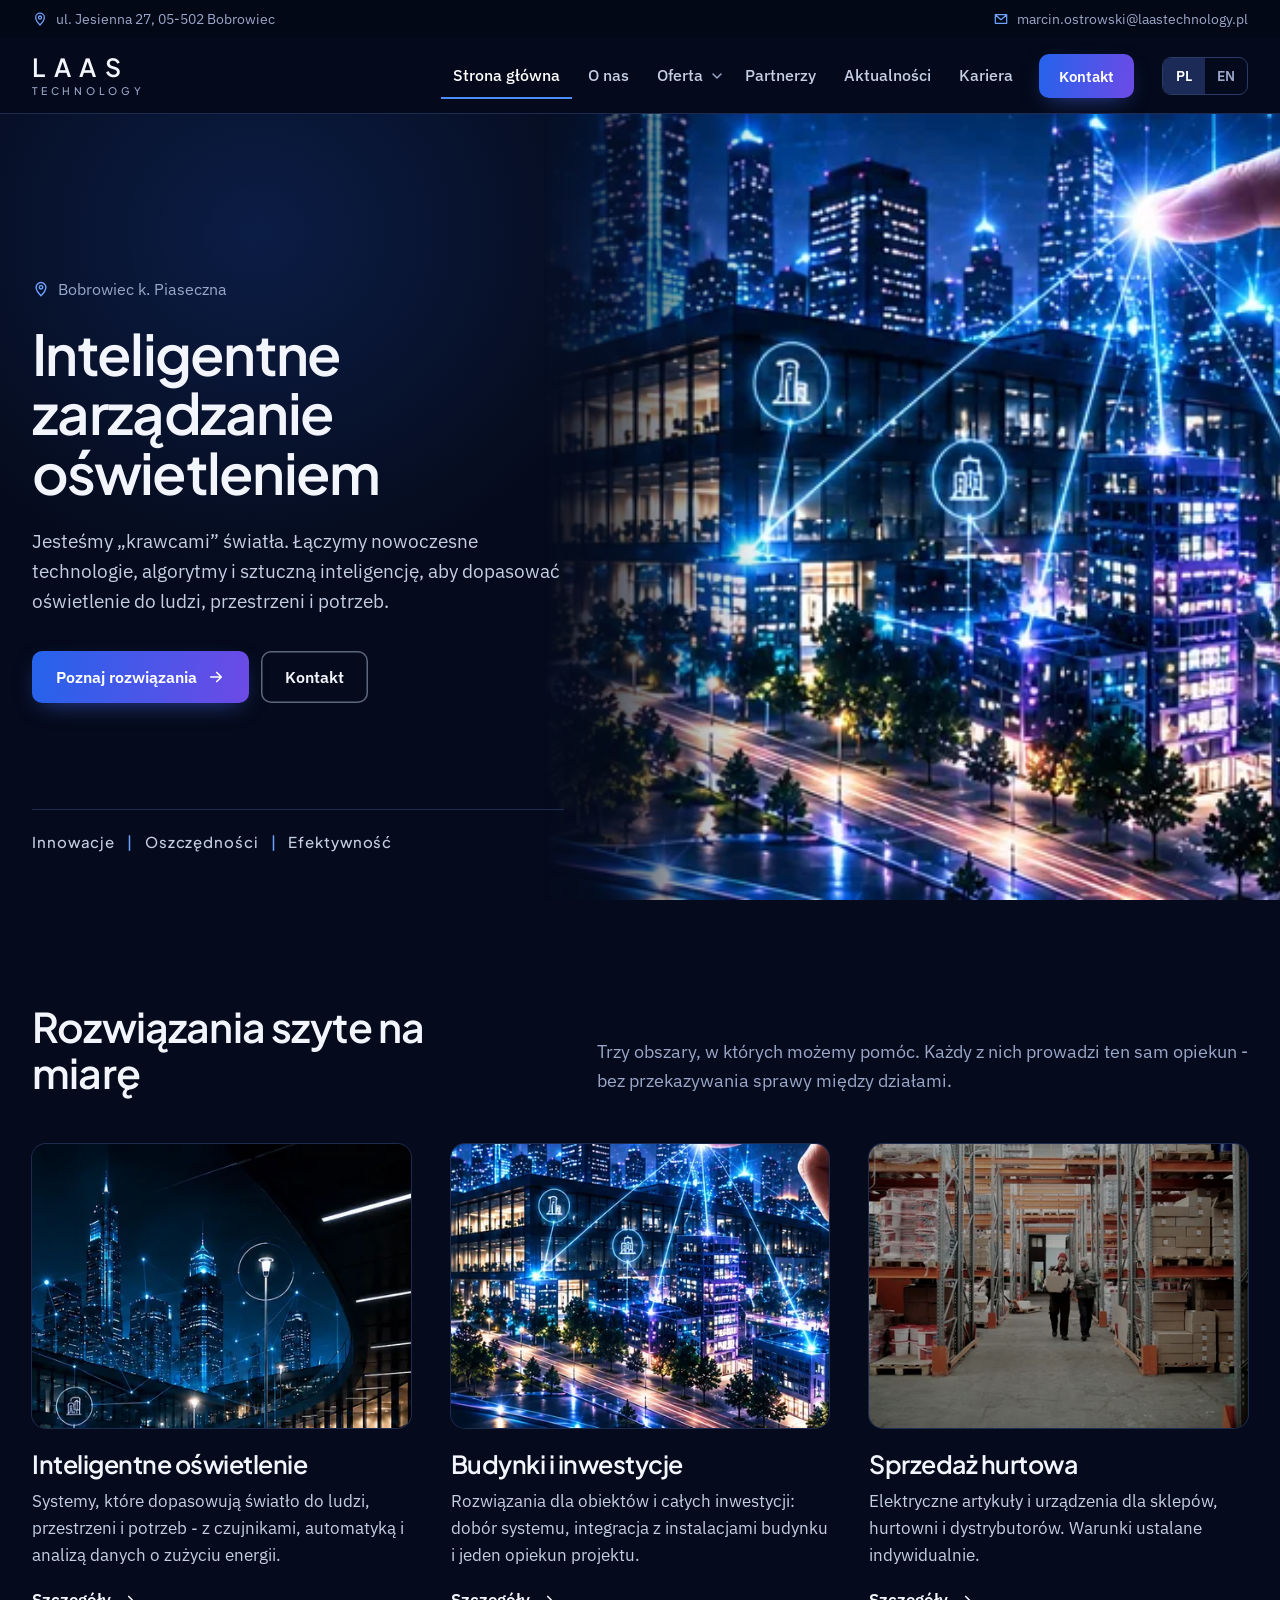
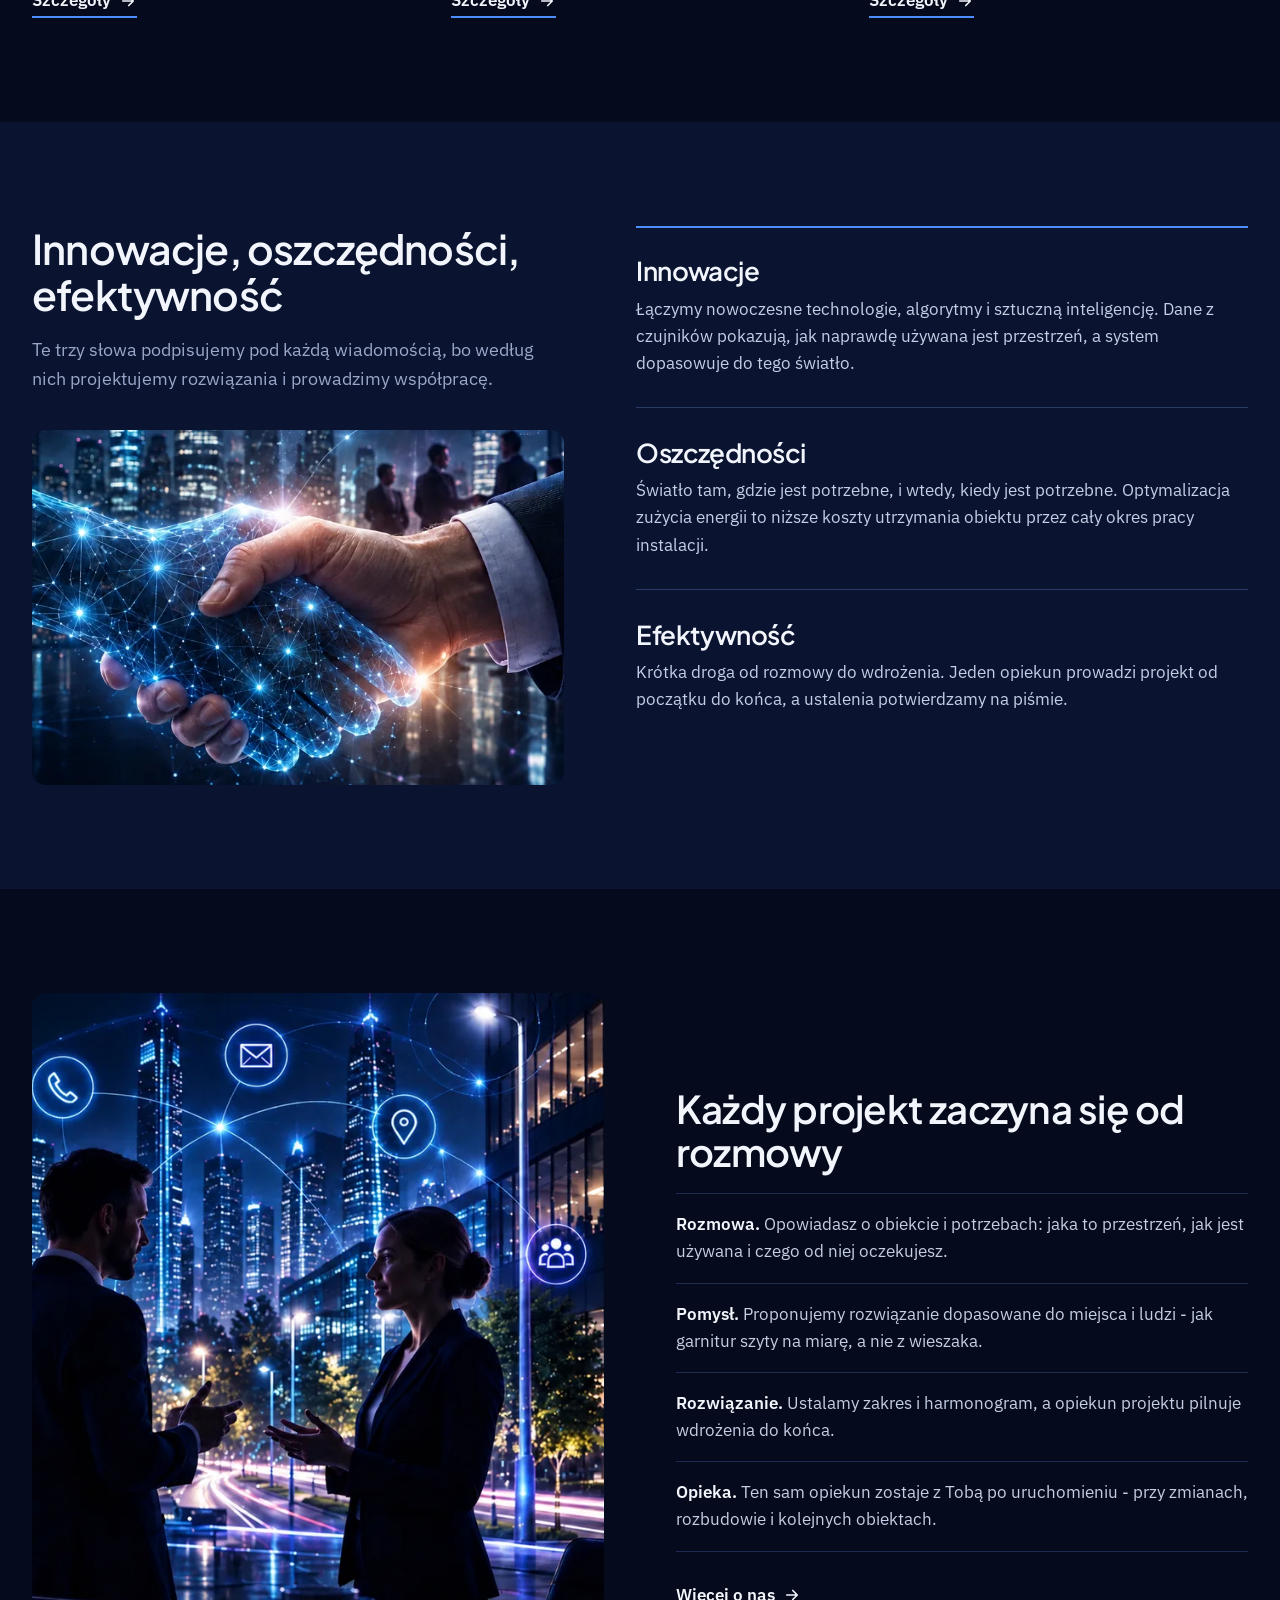
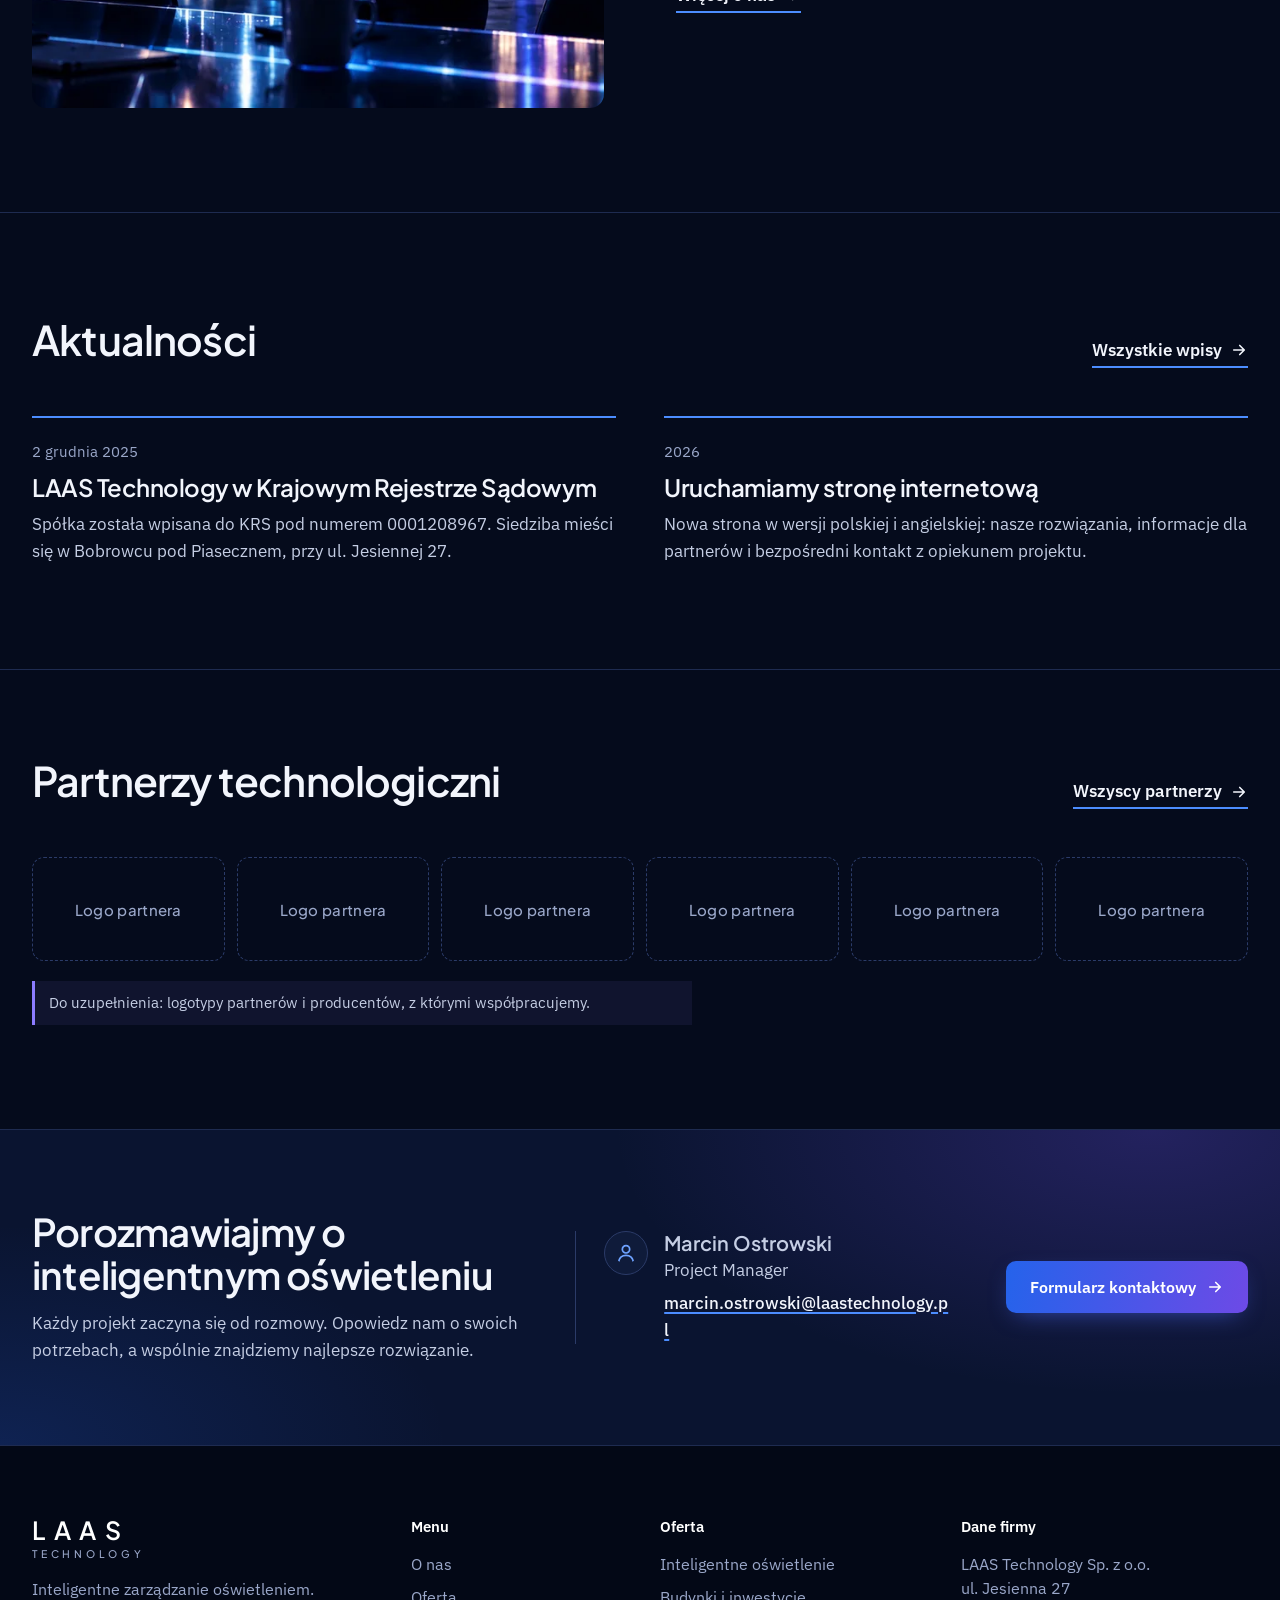
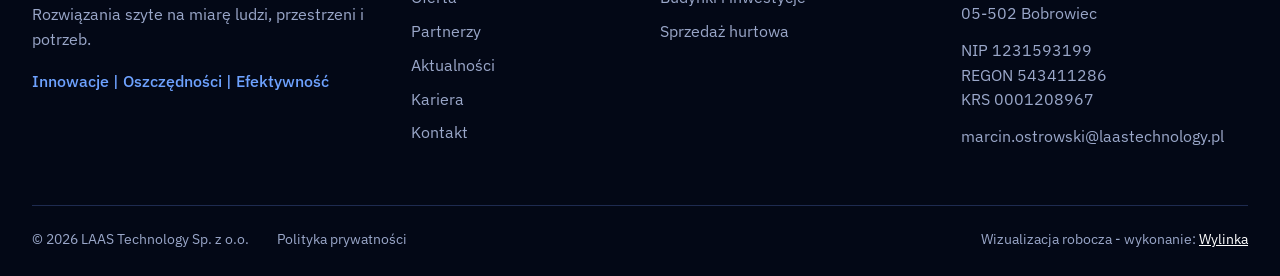
==== commit 82e81f80: "Kolorystyka nocnego miasta i grafiki od klienta: granat + błękit/fiolet, WebP srcset, treści o intel" ====
--- a/index.html
+++ b/index.html
@@ -1,23 +1,23 @@
 <!doctype html>
-<html lang="pl" data-title-pl="LAAS Technology - hurtowa sprzedaż elektrycznych artykułów użytku domowego" data-title-en="LAAS Technology - wholesale of electrical household appliances">
+<html lang="pl" data-title-pl="LAAS Technology - inteligentne zarządzanie oświetleniem" data-title-en="LAAS Technology - smart lighting management">
 <head>
 <meta charset="utf-8">
 <meta name="viewport" content="width=device-width, initial-scale=1, viewport-fit=cover">
 <meta name="robots" content="noindex, nofollow">
-<title>LAAS Technology - hurtowa sprzedaż elektrycznych artykułów użytku domowego</title>
-<meta name="description" content="LAAS Technology Sp. z o.o., Bobrowiec k. Piaseczna: sprzedaż hurtowa elektrycznych artykułów użytku domowego, dostawy dla inwestycji, urządzenia energooszczędne.">
-<meta name="theme-color" content="#FFFFFF">
-<link rel="icon" href="data:image/svg+xml,%3Csvg xmlns='http://www.w3.org/2000/svg' viewBox='0 0 40 40'%3E%3Crect width='40' height='40' fill='%231B1E21'/%3E%3Cpath d='M6 34V20h14v14z' fill='%23FFC20E'/%3E%3Cpath d='M20 6v14h14' fill='none' stroke='%23fff' stroke-width='3'/%3E%3C/svg%3E">
+<title>LAAS Technology - inteligentne zarządzanie oświetleniem</title>
+<meta name="description" content="LAAS Technology Sp. z o.o., Bobrowiec k. Piaseczna: inteligentne zarządzanie oświetleniem, rozwiązania dla budynków i inwestycji, sprzedaż hurtowa.">
+<meta name="theme-color" content="#050B1C">
+<meta name="color-scheme" content="dark">
+<link rel="icon" href="data:image/svg+xml,%3Csvg xmlns='http://www.w3.org/2000/svg' viewBox='0 0 40 40'%3E%3Cdefs%3E%3ClinearGradient id='g' x1='0' x2='1'%3E%3Cstop offset='0' stop-color='%233D8BFF'/%3E%3Cstop offset='1' stop-color='%238C7CFF'/%3E%3C/linearGradient%3E%3C/defs%3E%3Crect width='40' height='40' rx='8' fill='%23050B1C'/%3E%3Cpath d='M12 9v20h16' fill='none' stroke='url(%23g)' stroke-width='4.5' stroke-linecap='round' stroke-linejoin='round'/%3E%3C/svg%3E">
 <link rel="preconnect" href="https://fonts.googleapis.com">
 <link rel="preconnect" href="https://fonts.gstatic.com" crossorigin>
-<link href="https://fonts.googleapis.com/css2?family=Archivo:wght@500;600;700;800&family=IBM+Plex+Sans:wght@400;500;600&display=swap" rel="stylesheet">
-<link rel="stylesheet" href="style.css?v=3">
+<link href="https://fonts.googleapis.com/css2?family=Plus+Jakarta+Sans:wght@500;600;700&family=IBM+Plex+Sans:wght@400;500;600&display=swap" rel="stylesheet">
+<link rel="stylesheet" href="style.css?v=6">
 <script>try{if((new URLSearchParams(location.search).get('lang')||localStorage.getItem('laas-lang'))==='en')document.documentElement.classList.add('is-en')}catch(e){}</script>
 </head>
 <body>
-<!-- Wizualizacja robocza (koncepcja) strony LAAS Technology Sp. z o.o. Treści ogólne do potwierdzenia z klientem; nie podajemy niesprawdzonych liczb, marek ani referencji. -->
+<!-- Wizualizacja robocza (koncepcja) strony LAAS Technology Sp. z o.o. Kolorystyka i grafiki wg materiałów przesłanych przez klienta. Treści do potwierdzenia z klientem; nie podajemy niesprawdzonych liczb, marek ani referencji. -->
 <svg width="0" height="0" style="position:absolute" aria-hidden="true">
-  <symbol id="mark" viewBox="0 0 40 40"><rect x="1.5" y="1.5" width="37" height="37" fill="none" stroke="currentColor" stroke-width="3"/><path d="M1.5 38.5V20H20v18.5z" fill="var(--acc)"/><path d="M20 1.5v18.5h18.5" fill="none" stroke="currentColor" stroke-width="3"/></symbol>
   <symbol id="i-arr" viewBox="0 0 24 24"><path fill="none" stroke="currentColor" stroke-width="2.2" stroke-linecap="round" stroke-linejoin="round" d="M5 12h13M13 6l6 6-6 6"/></symbol>
   <symbol id="i-mail" viewBox="0 0 24 24"><path fill="none" stroke="currentColor" stroke-width="1.9" stroke-linejoin="round" d="M3.5 5.5h17v13h-17zM3.8 6l8.2 7 8.2-7"/></symbol>
   <symbol id="i-pin" viewBox="0 0 24 24"><path fill="none" stroke="currentColor" stroke-width="1.9" d="M12 21s-6.5-6.2-6.5-11.2a6.5 6.5 0 0 1 13 0C18.5 14.8 12 21 12 21Z"/><circle cx="12" cy="9.8" r="2.3" fill="none" stroke="currentColor" stroke-width="1.9"/></symbol>
@@ -30,8 +30,8 @@
 </div></div>
 <header class="top" id="top">
   <div class="wrap top-in">
-    <a class="brand" href="index.html" aria-label="LAAS Technology - strona główna"><svg class="mark" aria-hidden="true"><use href="#mark"/></svg><span class="wm"><b>LAAS</b><span>Technology</span></span></a>
-    <nav class="nav" id="nav" aria-label="Menu główne"><ul><li><a href="index.html" aria-current="page" data-en="Home">Strona główna</a></li><li><a href="o-nas.html" data-en="About us">O nas</a></li><li class="has-sub"><a href="oferta.html" data-en="Products and services">Oferta</a><button class="sub-t" type="button" aria-label="Rozwiń ofertę" data-en-al="Expand"><svg aria-hidden="true"><use href="#i-down"/></svg></button><ul class="sub"><li><a href="oferta-hurt.html" data-en="Wholesale">Sprzedaż hurtowa</a></li><li><a href="oferta-inwestycje.html" data-en="Supplies for projects">Dostawy dla inwestycji</a></li><li><a href="oferta-energia.html" data-en="Energy saving and smart home">Energooszczędność i smart home</a></li></ul></li><li><a href="partnerzy.html" data-en="Partners">Partnerzy</a></li><li><a href="aktualnosci.html" data-en="News">Aktualności</a></li><li><a href="kariera.html" data-en="Careers">Kariera</a></li><li class="nav-k"><a class="btn btn-s" href="kontakt.html" data-en="Contact">Kontakt</a></li></ul></nav>
+    <a class="brand" href="index.html" aria-label="LAAS Technology - strona główna"><span class="wm"><b>LAAS</b><span>Technology</span></span></a>
+    <nav class="nav" id="nav" aria-label="Menu główne"><ul><li><a href="index.html" aria-current="page" data-en="Home">Strona główna</a></li><li><a href="o-nas.html" data-en="About us">O nas</a></li><li class="has-sub"><a href="oferta.html" data-en="Solutions">Oferta</a><button class="sub-t" type="button" aria-label="Rozwiń ofertę" data-en-al="Expand"><svg aria-hidden="true"><use href="#i-down"/></svg></button><ul class="sub"><li><a href="oferta-energia.html" data-en="Smart lighting">Inteligentne oświetlenie</a></li><li><a href="oferta-inwestycje.html" data-en="Buildings and projects">Budynki i inwestycje</a></li><li><a href="oferta-hurt.html" data-en="Wholesale">Sprzedaż hurtowa</a></li></ul></li><li><a href="partnerzy.html" data-en="Partners">Partnerzy</a></li><li><a href="aktualnosci.html" data-en="News">Aktualności</a></li><li><a href="kariera.html" data-en="Careers">Kariera</a></li><li class="nav-k"><a class="btn btn-s" href="kontakt.html" data-en="Contact">Kontakt</a></li></ul></nav>
     <div class="lang" role="group" aria-label="Język / Language"><button type="button" data-l="pl" aria-pressed="true">PL</button><button type="button" data-l="en" aria-pressed="false">EN</button></div>
     <button class="burger" id="burger" type="button" aria-label="Otwórz menu" aria-expanded="false" aria-controls="nav"><span></span><span></span><span></span></button>
   </div>
@@ -39,19 +39,19 @@
 <main id="main">
 <section class="hero">
   <div class="hero-txt">
-    <p class="hero-loc"><svg aria-hidden="true"><use href="#i-pin"/></svg><span data-en="Wholesale - Bobrowiec near Piaseczno">Hurtownia - Bobrowiec k. Piaseczna</span></p>
-    <h1 data-en="Electrical household appliances, wholesale">Elektryczne artykuły użytku domowego w&nbsp;hurcie</h1>
-    <p class="lead" data-en="We supply retailers, distributors and property developers with equipment that saves energy and time. The range and terms are agreed individually with each client.">Dostarczamy sklepom, dystrybutorom i firmom realizującym inwestycje sprzęt, który oszczędza energię i czas. Ofertę i warunki ustalamy z każdym klientem indywidualnie.</p>
+    <p class="hero-loc"><svg aria-hidden="true"><use href="#i-pin"/></svg><span>Bobrowiec k. Piaseczna</span></p>
+    <h1 data-en="Smart lighting management">Inteligentne zarządzanie oświetleniem</h1>
+    <p class="lead" data-en="We are tailors of light. We combine modern technology, algorithms and artificial intelligence to fit lighting to people, spaces and needs.">Jesteśmy „krawcami” światła. Łączymy nowoczesne technologie, algorytmy i sztuczną inteligencję, aby dopasować oświetlenie do ludzi, przestrzeni i potrzeb.</p>
     <div class="hero-cta" id="heroCta">
-      <a class="btn" href="oferta.html"><span data-en="See our range">Zobacz ofertę</span><svg class="ic" aria-hidden="true"><use href="#i-arr"/></svg></a>
+      <a class="btn" href="oferta.html"><span data-en="Our solutions">Poznaj rozwiązania</span><svg class="ic" aria-hidden="true"><use href="#i-arr"/></svg></a>
       <a class="btn btn-o" href="kontakt.html" data-en="Contact">Kontakt</a>
     </div>
     <p class="hero-slog">Innowacje <i>|</i> Oszczędności <i>|</i> Efektywność</p>
   </div>
   <figure class="hero-ph">
     <picture>
-      <source media="(max-width:999px)" srcset="img/hero-m.jpg">
-      <img src="img/hero.jpg" alt="Jasna kuchnia z piekarnikami i płytą indukcyjną w zabudowie" width="1800" height="1201" fetchpriority="high">
+      <source media="(max-width:999px)" srcset="img/laas-miasto-m-480.webp 480w, img/laas-miasto-m-700.webp 700w" sizes="100vw">
+      <img src="img/laas-miasto-916.webp" srcset="img/laas-miasto-480.webp 480w, img/laas-miasto-720.webp 720w, img/laas-miasto-916.webp 916w" sizes="(max-width:999px) 100vw, 56vw" alt="Nocne miasto z podświetlonymi budynkami połączonymi liniami światła - grafika LAAS Technology" data-en-alt="Night city with illuminated buildings connected by lines of light - LAAS Technology graphic" width="916" height="569" fetchpriority="high">
     </picture>
   </figure>
 </section>
@@ -59,24 +59,24 @@
 <section class="sec" id="oferta">
   <div class="wrap">
     <div class="sec-h">
-      <h2 data-en="What we offer">Oferta</h2>
-      <p data-en="Three areas where we can help. Each is handled by the same account manager, with no passing between departments.">Trzy obszary, w których możemy pomóc. Każdy z nich prowadzi ten sam opiekun - bez przekazywania sprawy między działami.</p>
+      <h2 data-en="Tailor-made solutions">Rozwiązania szyte na miarę</h2>
+      <p data-en="Three areas where we can help. Each is handled by the same project manager, with no passing between departments.">Trzy obszary, w których możemy pomóc. Każdy z nich prowadzi ten sam opiekun - bez przekazywania sprawy między działami.</p>
     </div>
     <div class="tiles"><article class="tile">
-  <a href="oferta-hurt.html" class="tile-ph"><img src="img/hurt.jpg" alt="Magazyn z regałami pełnymi kartonów z towarem" width="1600" height="1067" loading="lazy"></a>
-  <h3 data-en="&lt;a href=&quot;oferta-hurt.html&quot;&gt;Wholesale&lt;/a&gt;"><a href="oferta-hurt.html">Sprzedaż hurtowa</a></h3>
-  <p data-en="Electrical household appliances for retailers, wholesalers and distributors. A steady range and individually agreed terms.">Elektryczne artykuły użytku domowego dla sklepów, hurtowni i dystrybutorów. Stały asortyment, warunki ustalane indywidualnie.</p>
-  <a class="more" href="oferta-hurt.html"><span data-en="Details">Szczegóły</span><svg class="ic" aria-hidden="true"><use href="#i-arr"/></svg></a>
+  <a href="oferta-energia.html" class="tile-ph" tabindex="-1" aria-hidden="true"><img src="img/laas-swiatlo-746.webp" srcset="img/laas-swiatlo-480.webp 480w, img/laas-swiatlo-746.webp 746w" sizes="(max-width:999px) 100vw, 400px" alt="Wieżowce i latarnia uliczna nocą, połączone siecią świetlnych punktów" data-en-alt="Skyscrapers and a street lamp at night, linked by a network of light points" width="746" height="520" loading="lazy" decoding="async"></a>
+  <h3 data-en="&lt;a href=&quot;oferta-energia.html&quot;&gt;Smart lighting&lt;/a&gt;"><a href="oferta-energia.html">Inteligentne oświetlenie</a></h3>
+  <p data-en="Systems that adapt light to people, spaces and needs - with sensors, automation and analysis of energy use.">Systemy, które dopasowują światło do ludzi, przestrzeni i potrzeb - z czujnikami, automatyką i analizą danych o zużyciu energii.</p>
+  <a class="more" href="oferta-energia.html"><span data-en="Details">Szczegóły</span><svg class="ic" aria-hidden="true"><use href="#i-arr"/></svg></a>
 </article><article class="tile">
-  <a href="oferta-inwestycje.html" class="tile-ph"><img src="img/inwestycje.jpg" alt="Nowoczesna kuchnia z płytą indukcyjną w zabudowie" width="1600" height="1067" loading="lazy"></a>
-  <h3 data-en="&lt;a href=&quot;oferta-inwestycje.html&quot;&gt;Supplies for projects&lt;/a&gt;"><a href="oferta-inwestycje.html">Dostawy dla inwestycji</a></h3>
-  <p data-en="We put together appliances for apartments, offices and rental properties. One quote and one delivery schedule for the whole project.">Kompletujemy urządzenia dla mieszkań, biur i obiektów na wynajem. Jedna oferta i jeden harmonogram dostaw dla całej inwestycji.</p>
+  <a href="oferta-inwestycje.html" class="tile-ph" tabindex="-1" aria-hidden="true"><img src="img/laas-budynki-700.webp" srcset="img/laas-budynki-480.webp 480w, img/laas-budynki-700.webp 700w" sizes="(max-width:999px) 100vw, 400px" alt="Budynki i ulice nocą połączone siecią świetlnych punktów" data-en-alt="Buildings and streets at night linked by a network of light points" width="700" height="485" loading="lazy" decoding="async"></a>
+  <h3 data-en="&lt;a href=&quot;oferta-inwestycje.html&quot;&gt;Buildings and projects&lt;/a&gt;"><a href="oferta-inwestycje.html">Budynki i inwestycje</a></h3>
+  <p data-en="Solutions for buildings and whole projects: system selection, integration with building installations and one project manager.">Rozwiązania dla obiektów i całych inwestycji: dobór systemu, integracja z instalacjami budynku i jeden opiekun projektu.</p>
   <a class="more" href="oferta-inwestycje.html"><span data-en="Details">Szczegóły</span><svg class="ic" aria-hidden="true"><use href="#i-arr"/></svg></a>
 </article><article class="tile">
-  <a href="oferta-energia.html" class="tile-ph"><img src="img/energia.jpg" alt="Inteligentne gniazdko, żarówki i czujniki na jasnym tle" width="1600" height="1067" loading="lazy"></a>
-  <h3 data-en="&lt;a href=&quot;oferta-energia.html&quot;&gt;Energy saving and smart home&lt;/a&gt;"><a href="oferta-energia.html">Energooszczędność i smart home</a></h3>
-  <p data-en="Devices that use less energy and let you control your home from a phone: from household appliances to smart plugs and sensors.">Urządzenia, które zużywają mniej energii i pozwalają sterować domem z telefonu: od sprzętu AGD po gniazdka i czujniki.</p>
-  <a class="more" href="oferta-energia.html"><span data-en="Details">Szczegóły</span><svg class="ic" aria-hidden="true"><use href="#i-arr"/></svg></a>
+  <a href="oferta-hurt.html" class="tile-ph" tabindex="-1" aria-hidden="true"><img src="img/laas-hurt-1400.webp" srcset="img/laas-hurt-480.webp 480w, img/laas-hurt-960.webp 960w, img/laas-hurt-1400.webp 1400w" sizes="(max-width:999px) 100vw, 400px" alt="Magazyn z regałami pełnymi kartonów z towarem" data-en-alt="Warehouse with shelves full of boxed goods" width="1600" height="1067" loading="lazy" decoding="async"></a>
+  <h3 data-en="&lt;a href=&quot;oferta-hurt.html&quot;&gt;Wholesale&lt;/a&gt;"><a href="oferta-hurt.html">Sprzedaż hurtowa</a></h3>
+  <p data-en="Electrical products and appliances for retailers, wholesalers and distributors. Individually agreed terms.">Elektryczne artykuły i urządzenia dla sklepów, hurtowni i dystrybutorów. Warunki ustalane indywidualnie.</p>
+  <a class="more" href="oferta-hurt.html"><span data-en="Details">Szczegóły</span><svg class="ic" aria-hidden="true"><use href="#i-arr"/></svg></a>
 </article></div>
   </div>
 </section>
@@ -85,19 +85,19 @@
   <div class="wrap pils">
     <div class="pils-h">
       <h2 data-en="Innovation, savings, efficiency">Innowacje, oszczędności, efektywność</h2>
-      <p data-en="We sign every message with these three words, because they guide how we choose products and work with clients.">Te trzy słowa podpisujemy pod każdą wiadomością, bo według nich dobieramy produkty i prowadzimy współpracę.</p>
-      <figure class="pils-ph"><img src="img/wlacznik.jpg" alt="Inteligentny włącznik światła na ścianie sypialni" width="1400" height="934" loading="lazy"></figure>
+      <p data-en="We sign every message with these three words, because they guide how we design solutions and work with clients.">Te trzy słowa podpisujemy pod każdą wiadomością, bo według nich projektujemy rozwiązania i prowadzimy współpracę.</p>
+      <figure class="pils-ph"><img src="img/laas-razem-m-750.webp" srcset="img/laas-razem-m-480.webp 480w, img/laas-razem-m-750.webp 750w" sizes="(max-width:999px) 100vw, 520px" alt="Uścisk dłoni człowieka i cyfrowej dłoni z punktów światła na tle nocnego miasta" data-en-alt="A handshake between a human hand and a digital hand made of light points, against a night city" width="750" height="495" loading="lazy" decoding="async"></figure>
     </div>
-    <div class="pils-l"><div class="pil"><h3 data-en="Innovation">Innowacje</h3><p data-en="We follow what is new in home appliances and add products that make everyday life genuinely easier: app control, automatic programmes, new heating and cooling technologies.">Śledzimy, co nowego pojawia się w urządzeniach domowych, i wprowadzamy do oferty produkty, które realnie ułatwiają codzienne życie: sterowanie z aplikacji, automatyczne programy, nowe technologie grzania i chłodzenia.</p></div><div class="pil"><h3 data-en="Savings">Oszczędności</h3><p data-en="When selecting products we look at the cost of use, not just the purchase price. A high energy class and low water use mean lower bills for the end user.">Przy doborze produktów patrzymy na koszt użytkowania, nie tylko na cenę zakupu. Wysoka klasa energetyczna i niskie zużycie wody to mniejsze rachunki dla końcowego użytkownika.</p></div><div class="pil"><h3 data-en="Efficiency">Efektywność</h3><p data-en="A short path from enquiry to delivery. One account manager handles the order from start to finish, and every arrangement is confirmed in writing.">Krótka droga od zapytania do dostawy. Jeden opiekun prowadzi zamówienie od początku do końca, a ustalenia potwierdzamy na piśmie.</p></div></div>
+    <div class="pils-l"><div class="pil"><h3 data-en="Innovation">Innowacje</h3><p data-en="We combine modern technology, algorithms and artificial intelligence. Sensor data shows how a space is really used, and the system adjusts the light to match.">Łączymy nowoczesne technologie, algorytmy i sztuczną inteligencję. Dane z czujników pokazują, jak naprawdę używana jest przestrzeń, a system dopasowuje do tego światło.</p></div><div class="pil"><h3 data-en="Savings">Oszczędności</h3><p data-en="Light where it is needed, when it is needed. Optimised energy use means lower running costs for the whole life of the installation.">Światło tam, gdzie jest potrzebne, i wtedy, kiedy jest potrzebne. Optymalizacja zużycia energii to niższe koszty utrzymania obiektu przez cały okres pracy instalacji.</p></div><div class="pil"><h3 data-en="Efficiency">Efektywność</h3><p data-en="A short path from first conversation to deployment. One project manager runs the project from start to finish, and every arrangement is confirmed in writing.">Krótka droga od rozmowy do wdrożenia. Jeden opiekun prowadzi projekt od początku do końca, a ustalenia potwierdzamy na piśmie.</p></div></div>
   </div>
 </section>
 
 <section class="sec">
   <div class="wrap split">
-    <figure class="split-ph"><img src="img/magazyn.jpg" alt="Wysokie stosy kartonów w hali magazynowej" width="1600" height="1200" loading="lazy"></figure>
+    <figure class="split-ph split-ph-t"><img src="img/laas-rozmowa-820.webp" srcset="img/laas-rozmowa-480.webp 480w, img/laas-rozmowa-720.webp 720w, img/laas-rozmowa-820.webp 820w" sizes="(max-width:999px) 100vw, 600px" alt="Dwoje ludzi rozmawia w biurze na tle oświetlonego nocą miasta" data-en-alt="Two people talking in an office against a city lit up at night" width="820" height="959" loading="lazy" decoding="async"></figure>
     <div class="split-t">
-      <h2 data-en="How we work together">Jak wygląda współpraca</h2>
-      <ul class="steps"><li><span class="st"><b data-en="Enquiry.">Zapytanie.</b> <span data-en="You describe what you need: product range, quantities, date and delivery address.">Opisujesz, czego potrzebujesz: asortyment, ilości, termin i miejsce dostawy.</span></span></li><li><span class="st"><b data-en="Quote.">Oferta.</b> <span data-en="We prepare a product proposal and trading terms, with alternatives where useful.">Przygotowujemy propozycję produktów i warunków handlowych, w razie potrzeby z zamiennikami.</span></span></li><li><span class="st"><b data-en="Delivery.">Dostawa.</b> <span data-en="We agree a schedule and make sure the goods arrive complete and on time.">Ustalamy harmonogram i pilnujemy, żeby towar dotarł kompletny i na czas.</span></span></li><li><span class="st"><b data-en="After-sales care.">Opieka po sprzedaży.</b> <span data-en="The same account manager helps with complaints, top-ups and repeat orders.">Ten sam opiekun pomaga przy reklamacjach, uzupełnieniach i kolejnych zamówieniach.</span></span></li></ul>
+      <h2 data-en="Every project starts with a conversation">Każdy projekt zaczyna się od rozmowy</h2>
+      <ul class="steps"><li><span class="st"><b data-en="Conversation.">Rozmowa.</b> <span data-en="You tell us about the site and your needs: what kind of space it is, how it is used and what you expect from it.">Opowiadasz o obiekcie i potrzebach: jaka to przestrzeń, jak jest używana i czego od niej oczekujesz.</span></span></li><li><span class="st"><b data-en="Idea.">Pomysł.</b> <span data-en="We propose a solution that fits the place and its people - tailored, not off the peg.">Proponujemy rozwiązanie dopasowane do miejsca i ludzi - jak garnitur szyty na miarę, a nie z wieszaka.</span></span></li><li><span class="st"><b data-en="Solution.">Rozwiązanie.</b> <span data-en="We agree the scope and schedule, and the project manager sees the deployment through.">Ustalamy zakres i harmonogram, a opiekun projektu pilnuje wdrożenia do końca.</span></span></li><li><span class="st"><b data-en="Support.">Opieka.</b> <span data-en="The same project manager stays with you after launch - for changes, extensions and further sites.">Ten sam opiekun zostaje z Tobą po uruchomieniu - przy zmianach, rozbudowie i kolejnych obiektach.</span></span></li></ul>
       <a class="more" href="o-nas.html"><span data-en="More about us">Więcej o nas</span><svg class="ic" aria-hidden="true"><use href="#i-arr"/></svg></a>
     </div>
   </div>
@@ -116,7 +116,7 @@
 </article><article class="news-i">
   <time datetime="2026" data-en="2026">2026</time>
   <h3 data-en="Our website goes live">Uruchamiamy stronę internetową</h3>
-  <p data-en="A new website in Polish and English: our range, information for partners and direct contact with a project manager.">Nowa strona w wersji polskiej i angielskiej: oferta, informacje dla partnerów i bezpośredni kontakt z opiekunem projektu.</p>
+  <p data-en="A new website in Polish and English: our solutions, information for partners and direct contact with a project manager.">Nowa strona w wersji polskiej i angielskiej: nasze rozwiązania, informacje dla partnerów i bezpośredni kontakt z opiekunem projektu.</p>
 </article></div>
   </div>
 </section>
@@ -124,19 +124,19 @@
 <section class="sec sec-t">
   <div class="wrap">
     <div class="sec-h sec-h-row">
-      <h2 data-en="Brands and manufacturers">Marki i producenci</h2>
+      <h2 data-en="Technology partners">Partnerzy technologiczni</h2>
       <a class="more" href="partnerzy.html"><span data-en="All partners">Wszyscy partnerzy</span><svg class="ic" aria-hidden="true"><use href="#i-arr"/></svg></a>
     </div>
-    <ul class="logos"><li data-en="Brand logo">Logo marki</li><li data-en="Brand logo">Logo marki</li><li data-en="Brand logo">Logo marki</li><li data-en="Brand logo">Logo marki</li><li data-en="Brand logo">Logo marki</li><li data-en="Brand logo">Logo marki</li></ul>
-    <p class="note" data-en="Space for the logos of the brands we distribute - to be filled in together with you.">Miejsce na logotypy marek, które dystrybuujemy - uzupełnimy je razem z Państwem.</p>
+    <ul class="logos"><li data-en="Partner logo">Logo partnera</li><li data-en="Partner logo">Logo partnera</li><li data-en="Partner logo">Logo partnera</li><li data-en="Partner logo">Logo partnera</li><li data-en="Partner logo">Logo partnera</li><li data-en="Partner logo">Logo partnera</li></ul>
+    <p class="todo" data-en="To be completed: logos of the partners and manufacturers we work with.">Do uzupełnienia: logotypy partnerów i producentów, z którymi współpracujemy.</p>
   </div>
 </section>
 
 <section class="cta">
   <div class="wrap cta-in">
     <div>
-      <h2 data-en="Let&#x27;s talk about working together">Porozmawiajmy o współpracy</h2>
-      <p data-en="Tell us what products you need, in what quantities and by when. We will reply with a proposal.">Napisz, jakich produktów szukasz, w jakich ilościach i na kiedy. Odpowiemy z propozycją oferty.</p>
+      <h2 data-en="Let&#x27;s talk about smart lighting">Porozmawiajmy o inteligentnym oświetleniu</h2>
+      <p data-en="Every project starts with a conversation. Tell us what you need and together we will find the best solution.">Każdy projekt zaczyna się od rozmowy. Opowiedz nam o swoich potrzebach, a wspólnie znajdziemy najlepsze rozwiązanie.</p>
     </div>
     <div class="person">
       <svg class="person-i" aria-hidden="true"><use href="#i-user"/></svg>
@@ -153,12 +153,12 @@
 <footer class="foot">
   <div class="wrap foot-in">
     <div class="foot-a">
-      <a class="brand brand-w" href="index.html" aria-label="LAAS Technology - strona główna"><svg class="mark" aria-hidden="true"><use href="#mark"/></svg><span class="wm"><b>LAAS</b><span>Technology</span></span></a>
-      <p data-en="Wholesale of electrical household appliances.">Sprzedaż hurtowa elektrycznych artykułów użytku domowego.</p>
+      <a class="brand brand-w" href="index.html" aria-label="LAAS Technology - strona główna"><span class="wm"><b>LAAS</b><span>Technology</span></span></a>
+      <p data-en="Smart lighting management. Solutions tailored to people, spaces and needs.">Inteligentne zarządzanie oświetleniem. Rozwiązania szyte na miarę ludzi, przestrzeni i potrzeb.</p>
       <p class="foot-slog">Innowacje | Oszczędności | Efektywność</p>
     </div>
-    <div><h2 data-en="Menu">Menu</h2><ul><li><a href="o-nas.html" data-en="About us">O nas</a></li><li><a href="oferta.html" data-en="Products and services">Oferta</a></li><li><a href="partnerzy.html" data-en="Partners">Partnerzy</a></li><li><a href="aktualnosci.html" data-en="News">Aktualności</a></li><li><a href="kariera.html" data-en="Careers">Kariera</a></li><li><a href="kontakt.html" data-en="Contact">Kontakt</a></li></ul></div>
-    <div><h2 data-en="Products and services">Oferta</h2><ul><li><a href="oferta-hurt.html" data-en="Wholesale">Sprzedaż hurtowa</a></li><li><a href="oferta-inwestycje.html" data-en="Supplies for projects">Dostawy dla inwestycji</a></li><li><a href="oferta-energia.html" data-en="Energy saving and smart home">Energooszczędność i smart home</a></li></ul></div>
+    <div><h2 data-en="Menu">Menu</h2><ul><li><a href="o-nas.html" data-en="About us">O nas</a></li><li><a href="oferta.html" data-en="Solutions">Oferta</a></li><li><a href="partnerzy.html" data-en="Partners">Partnerzy</a></li><li><a href="aktualnosci.html" data-en="News">Aktualności</a></li><li><a href="kariera.html" data-en="Careers">Kariera</a></li><li><a href="kontakt.html" data-en="Contact">Kontakt</a></li></ul></div>
+    <div><h2 data-en="Solutions">Oferta</h2><ul><li><a href="oferta-energia.html" data-en="Smart lighting">Inteligentne oświetlenie</a></li><li><a href="oferta-inwestycje.html" data-en="Buildings and projects">Budynki i inwestycje</a></li><li><a href="oferta-hurt.html" data-en="Wholesale">Sprzedaż hurtowa</a></li></ul></div>
     <div class="foot-d"><h2 data-en="Company details">Dane firmy</h2>
       <p>LAAS Technology Sp. z o.o.<br>ul. Jesienna 27<br>05-502 Bobrowiec</p>
       <p>NIP 1231593199<br>REGON 543411286<br>KRS 0001208967</p>
@@ -172,6 +172,6 @@
   </div>
 </footer>
 <div class="mob" id="mob"><a class="btn" href="kontakt.html" data-en="Send an enquiry">Wyślij zapytanie</a></div>
-<script src="app.js?v=3"></script>
+<script src="app.js?v=6"></script>
 </body>
 </html>
--- a/style.css
+++ b/style.css
@@ -1,82 +1,88 @@
-/* LAAS Technology - wizualizacja robocza (Wylinka) */
+/* LAAS Technology - wizualizacja robocza (Wylinka), v2: nocne miasto wg grafik klienta */
 :root{
-  --ink:#1B1E21;--tx:#2C3137;--mu:#5D656D;--ln:#DADFE3;--bg2:#F1F3F5;--bg3:#E6E9EC;
-  --acc:#FFC20E;--acc-d:#E5AC00;
+  --bg:#050B1C;--bg2:#0A1430;--bg3:#0F1B3A;--bg0:#030816;
+  --ink:#F2F5FC;--tx:#C5CEE4;--mu:#9AA7C9;--ln:#1E2B50;--ln2:#2B3B68;
+  --acc:#4C8DFF;--acc2:#6EA2FF;--vio:#8C7CFF;
+  --grad:linear-gradient(100deg,#2563EB 0%,#6D4AE6 100%);
+  --grad-h:linear-gradient(100deg,#1D55D6 0%,#5E3CD9 100%);
+  --r:14px;
   --tb:38px;--hh:76px;--g:32px;
-  --fh:"Archivo",system-ui,sans-serif;--fb:"IBM Plex Sans",system-ui,sans-serif;
+  --fh:"Plus Jakarta Sans",system-ui,sans-serif;--fb:"IBM Plex Sans",system-ui,sans-serif;
+  color-scheme:dark;
 }
 *,*::before,*::after{box-sizing:border-box}
-html{-webkit-text-size-adjust:100%;scroll-padding-top:calc(var(--hh) + 12px)}
-body{margin:0;background:#fff;color:var(--tx);font:400 17px/1.6 var(--fb);-webkit-font-smoothing:antialiased;overflow-x:clip}
+html{-webkit-text-size-adjust:100%;scroll-padding-top:calc(var(--hh) + 12px);background:var(--bg)}
+body{margin:0;background:var(--bg);color:var(--tx);font:400 17px/1.6 var(--fb);-webkit-font-smoothing:antialiased;overflow-x:clip}
 img{display:block;max-width:100%;height:auto}
 a{color:inherit}
-h1,h2,h3{font-family:var(--fh);color:var(--ink);font-weight:700;line-height:1.12;letter-spacing:-.015em;margin:0}
+h1,h2,h3{font-family:var(--fh);color:var(--ink);font-weight:600;line-height:1.12;letter-spacing:-.02em;margin:0}
 p{margin:0}
 .wrap{width:min(1240px,100% - 2*var(--g));margin-inline:auto}
 .ic{width:18px;height:18px;flex:none}
-:focus-visible{outline:3px solid var(--acc);outline-offset:2px}
+:focus-visible{outline:3px solid var(--acc2);outline-offset:2px}
+::selection{background:#2563EB;color:#fff}
 
 /* przyciski */
-.btn{display:inline-flex;align-items:center;justify-content:center;gap:10px;min-height:52px;padding:0 24px;background:var(--acc);color:var(--ink);font:600 16px/1 var(--fb);text-decoration:none;border:2px solid var(--acc);border-radius:0;cursor:pointer;transition:background .15s,border-color .15s}
-.btn:hover{background:var(--acc-d);border-color:var(--acc-d)}
+.btn{display:inline-flex;align-items:center;justify-content:center;gap:10px;min-height:52px;padding:0 24px;background:var(--grad);color:#fff;font:600 16px/1 var(--fb);text-decoration:none;border:0;border-radius:10px;cursor:pointer;box-shadow:0 8px 24px -10px rgba(76,110,255,.65);transition:box-shadow .2s,filter .2s}
+.btn:hover{background:var(--grad-h);box-shadow:0 10px 30px -10px rgba(110,120,255,.85)}
 .btn .ic{transition:transform .15s}
 .btn:hover .ic{transform:translateX(3px)}
-.btn-o{background:transparent;border-color:var(--ink)}
-.btn-o:hover{background:var(--ink);border-color:var(--ink);color:#fff}
+.btn-o{background:transparent;color:var(--ink);box-shadow:inset 0 0 0 1.5px rgba(200,212,240,.45)}
+.btn-o:hover{background:rgba(255,255,255,.06);box-shadow:inset 0 0 0 1.5px rgba(220,228,250,.8)}
 .btn-s{min-height:44px;padding:0 20px;font-size:15px}
 .more{display:inline-flex;align-items:center;gap:8px;font-weight:600;text-decoration:none;color:var(--ink);border-bottom:2px solid var(--acc);padding-bottom:2px}
+.more:hover{color:var(--acc2)}
 .more:hover .ic{transform:translateX(3px)}
 .more .ic{transition:transform .15s}
 
 /* pasek górny + nagłówek */
-.topbar{background:var(--ink);color:#C9CED3;font-size:14px;height:var(--tb)}
+.topbar{background:var(--bg0);color:var(--mu);font-size:14px;height:var(--tb)}
 .topbar-in{display:flex;align-items:center;justify-content:space-between;height:100%}
 .topbar span,.topbar a{display:inline-flex;align-items:center;gap:8px;text-decoration:none}
 .topbar a:hover{color:#fff}
-.topbar svg{width:16px;height:16px}
-.top{position:sticky;top:0;z-index:50;background:#fff;box-shadow:inset 0 -1px 0 var(--ln)}
+.topbar svg{width:16px;height:16px;color:var(--acc2)}
+.top{position:sticky;top:0;z-index:50;background:rgba(5,11,28,.92);-webkit-backdrop-filter:blur(14px);backdrop-filter:blur(14px);box-shadow:inset 0 -1px 0 var(--ln)}
 .top-in{display:flex;align-items:center;gap:28px;height:var(--hh)}
-.brand{display:inline-flex;align-items:center;gap:11px;text-decoration:none;color:var(--ink);flex:none}
-.mark{width:36px;height:36px;color:var(--ink)}
+.brand{display:inline-flex;align-items:center;text-decoration:none;color:var(--ink);flex:none}
 .wm{display:flex;flex-direction:column;line-height:1}
-.wm b{font:800 25px/1 var(--fh);letter-spacing:.02em}
-.wm span{font:500 12.5px/1 var(--fh);letter-spacing:.16em;text-transform:uppercase;color:var(--mu);margin-top:4px}
-.brand-w,.brand-w .mark{color:#fff}
-.brand-w .wm span{color:#AEB5BB}
+.wm b{font:600 25px/1 var(--fh);letter-spacing:.34em;margin-right:-.34em}
+.wm span{font:500 10.5px/1 var(--fh);letter-spacing:.36em;text-transform:uppercase;color:var(--mu);margin-top:6px}
+.brand-w,.brand-w .wm b{color:#fff}
 .nav{margin-left:auto}
 .nav ul{list-style:none;margin:0;padding:0}
 .nav>ul{display:flex;align-items:center;gap:4px}
 .nav>ul>li{position:relative}
 .nav>ul>li>a:not(.btn){display:block;padding:10px 12px;font-weight:500;font-size:16px;text-decoration:none;color:var(--tx);white-space:nowrap}
-.nav>ul>li>a:not(.btn):hover{color:var(--ink);box-shadow:inset 0 -2px 0 var(--acc)}
-.nav a[aria-current="page"]:not(.btn){color:var(--ink);box-shadow:inset 0 -3px 0 var(--acc)}
+.nav>ul>li>a:not(.btn):hover{color:#fff;box-shadow:inset 0 -2px 0 var(--acc)}
+.nav a[aria-current="page"]:not(.btn){color:#fff;box-shadow:inset 0 -2px 0 var(--acc)}
 .nav-k{margin-left:10px}
 .has-sub{display:flex;align-items:center}
 .has-sub>a{padding-right:2px!important}
 .sub-t{background:none;border:0;padding:6px 4px;cursor:pointer;color:var(--mu)}
 .sub-t svg{width:16px;height:16px;display:block}
-.sub{position:absolute;top:100%;left:0;min-width:300px;background:#fff;border:1px solid var(--ln);border-top:3px solid var(--acc);padding:8px 0;box-shadow:0 14px 30px rgba(20,24,28,.10);opacity:0;visibility:hidden;transform:translateY(6px);transition:opacity .15s,transform .15s,visibility .15s}
+.sub{position:absolute;top:100%;left:0;min-width:290px;background:#0C1633;border:1px solid var(--ln2);border-radius:12px;padding:8px 0;box-shadow:0 18px 40px rgba(0,0,0,.45);opacity:0;visibility:hidden;transform:translateY(6px);transition:opacity .15s,transform .15s,visibility .15s}
 .has-sub:hover .sub,.has-sub:focus-within .sub{opacity:1;visibility:visible;transform:none}
 .sub a{display:block;padding:11px 20px;text-decoration:none;font-size:15.5px;color:var(--tx)}
-.sub a:hover,.sub a[aria-current="page"]{background:var(--bg2);color:var(--ink)}
-.lang{display:flex;border:1px solid var(--ln);flex:none}
-.lang button{background:#fff;border:0;min-width:42px;height:36px;font:600 14px/1 var(--fb);color:var(--mu);cursor:pointer}
-.lang button[aria-pressed="true"]{background:var(--ink);color:#fff}
+.sub a:hover,.sub a[aria-current="page"]{background:#14224A;color:#fff}
+.lang{display:flex;border:1px solid var(--ln2);border-radius:9px;overflow:hidden;flex:none}
+.lang button{background:transparent;border:0;min-width:42px;height:36px;font:600 14px/1 var(--fb);color:var(--mu);cursor:pointer}
+.lang button[aria-pressed="true"]{background:#1B2A57;color:#fff}
 .burger{display:none}
 
 /* hero */
-.hero{display:grid;grid-template-columns:minmax(0,1fr) minmax(0,1.08fr);min-height:calc(100svh - var(--tb) - var(--hh));background:#fff}
-.hero-txt{display:flex;flex-direction:column;justify-content:center;padding:56px 64px 56px max(var(--g),(100vw - 1240px)/2)}
+.hero{position:relative;display:grid;grid-template-columns:minmax(0,1fr) minmax(0,1.12fr);min-height:calc(100svh - var(--tb) - var(--hh));background:var(--bg);overflow:hidden}
+.hero::before{content:"";position:absolute;left:-10%;top:-30%;width:60%;height:90%;background:radial-gradient(closest-side,rgba(37,99,235,.20),transparent);pointer-events:none}
+.hero-txt{position:relative;z-index:1;display:flex;flex-direction:column;justify-content:center;padding:56px 40px 48px max(var(--g),(100vw - 1240px)/2)}
 .hero-loc{display:flex;align-items:center;gap:8px;color:var(--mu);font-size:16px;margin-bottom:22px}
-.hero-loc svg{width:18px;height:18px;color:var(--ink)}
-.hero h1{font-size:clamp(40px,4.3vw,64px);line-height:1.04;letter-spacing:-.025em;max-width:13ch}
-.hero .lead{font-size:19px;color:var(--tx);max-width:34em;margin-top:24px}
+.hero-loc svg{width:18px;height:18px;color:var(--acc2)}
+.hero h1{font-size:clamp(40px,4.4vw,66px);line-height:1.05;letter-spacing:-.03em;max-width:12ch;font-weight:600}
+.hero .lead{font-size:19px;color:var(--tx);max-width:28em;margin-top:24px}
 .hero-cta{display:flex;flex-wrap:wrap;gap:12px;margin-top:34px}
-.hero-slog{margin-top:auto;padding-top:22px;border-top:1px solid var(--ln);font:600 15px/1.3 var(--fh);letter-spacing:.04em;color:var(--ink);max-width:560px;transform:translateY(0)}
-.hero-slog i{font-style:normal;color:var(--acc-d);padding:0 8px}
+.hero-slog{margin-top:auto;padding-top:22px;border-top:1px solid var(--ln);font:500 15px/1.3 var(--fh);letter-spacing:.06em;color:var(--tx);max-width:560px}
+.hero-slog i{font-style:normal;color:var(--acc2);padding:0 8px}
 .hero-txt>.hero-loc{margin-top:auto}
-.hero-ph{position:relative;margin:0;align-self:stretch;width:100%;min-height:320px;border-left:10px solid var(--acc)}
-.hero-ph img{position:absolute;inset:0;width:100%;height:100%;object-fit:cover;object-position:50% 50%}
+.hero-ph{position:relative;margin:0 0 0 -60px;align-self:stretch;width:calc(100% + 60px);min-height:320px;-webkit-mask-image:linear-gradient(90deg,transparent 0,#000 30%);mask-image:linear-gradient(90deg,transparent 0,#000 30%)}
+.hero-ph img{position:absolute;inset:0;width:100%;height:100%;object-fit:cover;object-position:38% 50%}
 
 /* sekcje */
 .sec{padding:104px 0}
@@ -90,31 +96,33 @@
 .sec-h-row{display:flex;justify-content:space-between;align-items:baseline;gap:20px}
 
 .tiles{display:grid;grid-template-columns:repeat(3,minmax(0,1fr));gap:40px}
-.tile-ph{display:block;overflow:hidden;aspect-ratio:4/3;background:var(--bg3);margin-bottom:22px}
+.tile-ph{display:block;overflow:hidden;aspect-ratio:4/3;background:var(--bg3);margin-bottom:22px;border-radius:var(--r);box-shadow:0 0 0 1px var(--ln)}
 .tile-ph img{width:100%;height:100%;object-fit:cover;transition:transform .5s ease}
 .tile:hover .tile-ph img{transform:scale(1.04)}
 .tile h3{font-size:25px;margin-bottom:10px}
 .tile h3 a{text-decoration:none}
-.tile p{color:var(--mu);margin-bottom:18px}
+.tile h3 a:hover{color:var(--acc2)}
+.tile p{color:var(--tx);margin-bottom:18px}
 
 .pils{display:grid;grid-template-columns:minmax(0,1fr) minmax(0,1.15fr);gap:72px;align-items:start}
 .pils-h h2{font-size:clamp(32px,3.2vw,46px);margin-bottom:18px}
 .pils-h p{color:var(--mu);font-size:18px}
-.pils-ph{margin:36px 0 0;aspect-ratio:3/2;overflow:hidden}
+.pils-ph{margin:36px 0 0;aspect-ratio:3/2;overflow:hidden;border-radius:var(--r)}
 .pils-ph img{width:100%;height:100%;object-fit:cover}
-.pil{padding:30px 0;border-top:1px solid #C9CFD4}
-.pil:first-child{border-top:3px solid var(--ink);padding-top:28px}
+.pil{padding:30px 0;border-top:1px solid var(--ln2)}
+.pil:first-child{border-top:2px solid var(--acc);padding-top:28px}
 .pil h3{font-size:26px;margin-bottom:10px}
 .pil p{color:var(--tx);max-width:36em}
 
 .split{display:grid;grid-template-columns:minmax(0,1fr) minmax(0,1fr);gap:72px;align-items:center}
-.split-ph{margin:0;aspect-ratio:4/3;overflow:hidden}
+.split-ph{margin:0;aspect-ratio:4/3;overflow:hidden;border-radius:var(--r)}
 .split-ph img{width:100%;height:100%;object-fit:cover}
 .split-ph-t{aspect-ratio:4/5}
 .split-t h2{font-size:clamp(30px,3vw,42px);margin-bottom:20px}
 .split-t h2:not(:first-child){margin-top:44px}
 .split-t p+p{margin-top:16px}
 .split-t>p{color:var(--tx)}
+.split-t>p a{color:var(--ink);text-decoration-color:var(--acc);text-underline-offset:3px;word-break:break-word}
 .steps{list-style:none;margin:0 0 30px;padding:0}
 .steps li{padding:17px 0;border-top:1px solid var(--ln)}
 .steps li:last-child{border-bottom:1px solid var(--ln)}
@@ -122,72 +130,78 @@
 .steps span span{color:var(--tx)}
 
 .news{display:grid;grid-template-columns:repeat(2,minmax(0,1fr));gap:48px}
-.news-i{padding-top:22px;border-top:3px solid var(--ink)}
+.news-i{padding-top:22px;border-top:2px solid var(--acc)}
 .news-i time{display:block;color:var(--mu);font-size:15px;margin-bottom:10px}
 .news-i h3{font-size:24px;margin-bottom:10px}
 .news-i p{color:var(--tx)}
 .news-l{grid-template-columns:minmax(0,1fr);max-width:820px;gap:44px}
 
-.logos{list-style:none;margin:0;padding:0;display:grid;grid-template-columns:repeat(6,minmax(0,1fr));border-top:1px solid var(--ln);border-left:1px solid var(--ln)}
-.logos li{display:flex;align-items:center;justify-content:center;height:112px;border-right:1px solid var(--ln);border-bottom:1px solid var(--ln);color:#9AA2A9;font:600 15px/1 var(--fh);letter-spacing:.02em}
+.logos{list-style:none;margin:0;padding:0;display:grid;grid-template-columns:repeat(6,minmax(0,1fr));gap:12px}
+.logos li{display:flex;align-items:center;justify-content:center;height:104px;border:1px dashed var(--ln2);border-radius:12px;color:var(--mu);font:500 15px/1 var(--fh);letter-spacing:.02em}
 .logos-8{grid-template-columns:repeat(4,minmax(0,1fr))}
 .note{margin-top:18px;color:var(--mu);font-size:15px}
+.todo{margin-top:20px;padding:10px 14px;border-left:3px solid var(--vio);background:rgba(140,124,255,.08);color:var(--tx);font-size:15px;max-width:44em}
 
 /* CTA */
-.cta{background:var(--bg2);border-top:6px solid var(--acc);padding:80px 0}
+.cta{background:radial-gradient(ellipse 60% 120% at 90% 0%,rgba(109,74,230,.26),transparent 70%),radial-gradient(ellipse 50% 100% at 0% 100%,rgba(37,99,235,.18),transparent 70%),var(--bg2);border-top:1px solid var(--ln);padding:80px 0}
 .cta-in{display:grid;grid-template-columns:minmax(0,1.3fr) minmax(0,1fr) auto;gap:40px 56px;align-items:center}
 .cta h2{font-size:clamp(30px,3vw,42px);margin-bottom:14px}
 .cta p{color:var(--tx);max-width:36em}
-.person{display:flex;gap:16px;align-items:flex-start;padding-left:28px;border-left:1px solid #C9CFD4}
-.person-i{width:44px;height:44px;flex:none;color:var(--ink);background:#fff;padding:10px;border:1px solid var(--ln)}
-.person-n{font:700 20px/1.2 var(--fh);color:var(--ink)}
+.person{display:flex;gap:16px;align-items:flex-start;padding-left:28px;border-left:1px solid var(--ln2)}
+.person-i{width:44px;height:44px;flex:none;color:var(--acc2);background:var(--bg3);padding:10px;border:1px solid var(--ln2);border-radius:50%}
+.person-n{font:600 20px/1.2 var(--fh);color:var(--ink)}
 .person-r{color:var(--mu);margin:2px 0 6px}
-.person a,.det-k a,.kon-mail{color:var(--ink);font-weight:500;word-break:break-word;text-decoration-color:var(--acc-d);text-underline-offset:3px;text-decoration-thickness:2px}
+.person a,.det-k a,.kon-mail{color:var(--ink);font-weight:500;word-break:break-word;text-decoration-color:var(--acc);text-underline-offset:3px;text-decoration-thickness:2px}
 
 /* nagłówek podstrony */
 .phead{padding:56px 0 64px;border-bottom:1px solid var(--ln)}
-.phead-img{padding-bottom:0;border-bottom:0}
 .crumb{display:flex;flex-wrap:wrap;gap:8px;color:var(--mu);font-size:15px;margin-bottom:28px}
 .crumb a{text-decoration:none}
-.crumb a:hover{text-decoration:underline}
+.crumb a:hover{text-decoration:underline;color:#fff}
 .phead-g{display:grid;grid-template-columns:minmax(0,1fr) minmax(0,1.15fr);gap:24px 72px;align-items:end}
-.phead h1{font-size:clamp(40px,4.6vw,68px);line-height:1.04;letter-spacing:-.025em}
+.phead h1{font-size:clamp(40px,4.6vw,66px);line-height:1.05;letter-spacing:-.03em}
 .phead .lead{font-size:19px;color:var(--tx)}
-.phead-ph{margin:56px 0 0;height:clamp(240px,34vw,460px);overflow:hidden;border-top:10px solid var(--acc)}
-.phead-ph img{width:100%;height:100%;object-fit:cover}
+.phead-img{position:relative;display:flex;align-items:center;min-height:clamp(420px,36vw,540px);padding:64px 0;overflow:hidden}
+.phead-img::before{content:"";position:absolute;left:-10%;top:-40%;width:55%;height:120%;background:radial-gradient(closest-side,rgba(37,99,235,.16),transparent);pointer-events:none}
+.phead-ph{position:absolute;top:0;right:0;bottom:0;width:62%;margin:0;-webkit-mask-image:linear-gradient(90deg,transparent 0,#000 42%);mask-image:linear-gradient(90deg,transparent 0,#000 42%)}
+.phead-ph img{width:100%;height:100%;object-fit:cover;object-position:var(--pos,50% 50%)}
+.phead-w{position:relative;z-index:1}
+.phead-img .phead-g{grid-template-columns:minmax(0,1fr);max-width:600px;gap:22px}
+.phead-img h1{text-shadow:0 2px 24px rgba(5,11,28,.6)}
 
 /* oferta - wiersze */
 .rows{display:grid;gap:88px}
 .row{display:grid;grid-template-columns:minmax(0,1.1fr) minmax(0,1fr);gap:64px;align-items:center}
 .row:nth-child(even) .row-ph{order:2}
-.row-ph{display:block;aspect-ratio:3/2;overflow:hidden}
+.row-ph{display:block;aspect-ratio:3/2;overflow:hidden;border-radius:var(--r);box-shadow:0 0 0 1px var(--ln)}
 .row-ph img{width:100%;height:100%;object-fit:cover;transition:transform .5s ease}
 .row:hover .row-ph img{transform:scale(1.03)}
 .row h2{font-size:clamp(28px,2.8vw,38px);margin-bottom:16px}
 .row h2 a{text-decoration:none}
+.row h2 a:hover{color:var(--acc2)}
 .row p{color:var(--tx)}
 .ticks{list-style:none;margin:22px 0 28px;padding:0}
 .ticks li{position:relative;padding:9px 0 9px 26px;border-top:1px solid var(--ln)}
-.ticks li::before{content:"";position:absolute;left:0;top:19px;width:12px;height:3px;background:var(--acc-d)}
+.ticks li::before{content:"";position:absolute;left:0;top:20px;width:12px;height:2px;background:var(--acc2)}
 
 /* szczegóły oferty */
 .det{display:grid;grid-template-columns:minmax(0,1fr) 340px;gap:80px;align-items:start}
 .blk+.blk{margin-top:52px}
 .blk h2{font-size:clamp(26px,2.4vw,34px);margin-bottom:14px}
 .blk p{max-width:42em}
-.det-a{position:sticky;top:calc(var(--hh) + 32px);border-top:3px solid var(--ink);padding-top:22px}
+.det-a{position:sticky;top:calc(var(--hh) + 32px);border-top:2px solid var(--acc);padding-top:22px}
 .det-a h2{font-size:20px;margin-bottom:10px}
 .det-a ul{list-style:none;margin:0 0 30px;padding:0}
-.det-a li a{display:block;padding:12px 0;border-bottom:1px solid var(--ln);text-decoration:none;font-weight:500}
-.det-a li a:hover{color:var(--ink);box-shadow:inset 3px 0 0 var(--acc);padding-left:12px}
-.det-k{background:var(--bg2);padding:24px}
+.det-a li a{display:block;padding:12px 0;border-bottom:1px solid var(--ln);text-decoration:none;font-weight:500;transition:padding .15s}
+.det-a li a:hover{color:#fff;box-shadow:inset 3px 0 0 var(--acc);padding-left:12px}
+.det-k{background:var(--bg3);border:1px solid var(--ln);border-radius:var(--r);padding:24px}
 .det-k>p:first-child{color:var(--mu);font-size:15px;margin-bottom:10px}
 .two{display:grid;grid-template-columns:repeat(2,minmax(0,1fr));gap:72px}
 .two .blk+.blk{margin-top:0}
 
 /* dane rejestrowe */
 .reg-w h2{font-size:clamp(28px,2.8vw,38px);margin-bottom:28px}
-.reg{margin:0;border-top:3px solid var(--ink);max-width:960px}
+.reg{margin:0;border-top:2px solid var(--acc);max-width:960px}
 .reg-r{display:grid;grid-template-columns:260px minmax(0,1fr);gap:8px 32px;padding:15px 0;border-bottom:1px solid var(--ln)}
 .reg dt{color:var(--mu)}
 .reg dd{margin:0;color:var(--ink);font-weight:500}
@@ -195,35 +209,36 @@
 /* kontakt */
 .kon{display:grid;grid-template-columns:minmax(0,.8fr) minmax(0,1.2fr);gap:80px;align-items:start}
 .kon-b{padding:24px 0;border-top:1px solid var(--ln)}
-.kon-b:first-child{border-top:3px solid var(--ink)}
-.kon-b h2{font-size:18px;color:var(--mu);font-weight:600;margin-bottom:10px;font-family:var(--fb);letter-spacing:0}
+.kon-b:first-child{border-top:2px solid var(--acc)}
+.kon-b h2{font-size:16px;color:var(--mu);font-weight:600;margin-bottom:10px;font-family:var(--fb);letter-spacing:0}
 .kon-b p+p{margin-top:10px}
 .kon-mail{display:inline-flex;align-items:center;gap:8px}
-.kon-mail svg{width:18px;height:18px;flex:none}
-.form{background:var(--bg2);padding:40px;display:grid;gap:18px}
+.kon-mail svg{width:18px;height:18px;flex:none;color:var(--acc2)}
+.form{background:var(--bg3);border:1px solid var(--ln);border-radius:18px;padding:40px;display:grid;gap:18px}
 .form h2{font-size:30px;margin-bottom:4px}
 .f-g{display:grid;grid-template-columns:repeat(2,minmax(0,1fr));gap:18px}
 .form label{display:grid;gap:7px;font-size:15px;font-weight:500;color:var(--ink);min-width:0}
-.form input,.form select,.form textarea{width:100%;font:400 16px/1.4 var(--fb);color:var(--ink);background:#fff;border:1px solid #C3CAD0;border-radius:0;padding:13px 14px;min-width:0}
+.form input,.form select,.form textarea{width:100%;font:400 16px/1.4 var(--fb);color:var(--ink);background:#081129;border:1px solid var(--ln2);border-radius:10px;padding:13px 14px;min-width:0}
+.form input::placeholder,.form textarea::placeholder{color:#7F8CB0}
 .form textarea{resize:vertical}
-.form input:focus,.form select:focus,.form textarea:focus{outline:2px solid var(--ink);outline-offset:-1px}
+.form input:focus,.form select:focus,.form textarea:focus{outline:2px solid var(--acc);outline-offset:-1px}
 .form .chk{display:flex;gap:12px;align-items:flex-start;font-weight:400;color:var(--tx)}
-.chk input{width:20px;height:20px;margin:2px 0 0;flex:none;accent-color:var(--ink)}
+.chk input{width:20px;height:20px;margin:2px 0 0;flex:none;accent-color:#2563EB}
 .form .btn{justify-self:start}
-.form-msg{padding:14px 16px;background:#fff;border-left:4px solid var(--acc);color:var(--ink)}
+.form-msg{padding:14px 16px;background:#081129;border-left:3px solid var(--vio);border-radius:6px;color:var(--ink)}
 
 /* stopka */
-.foot{background:var(--ink);color:#C2C8CE;padding:72px 0 0;font-size:15.5px}
+.foot{background:var(--bg0);color:var(--mu);padding:72px 0 0;font-size:15.5px;border-top:1px solid var(--ln)}
 .foot-in{display:grid;grid-template-columns:1.3fr .8fr 1fr 1.1fr;gap:40px}
 .foot h2{font:600 15px/1.2 var(--fb);color:#fff;margin-bottom:16px;letter-spacing:0}
 .foot ul{list-style:none;margin:0;padding:0;display:grid;gap:9px}
 .foot a{text-decoration:none}
 .foot a:hover{color:#fff;text-decoration:underline}
 .foot-a p{margin-top:18px;max-width:22em}
-.foot-slog{color:var(--acc);font-weight:500}
+.foot-slog{color:var(--acc2);font-weight:500}
 .foot-d p+p{margin-top:12px}
 .foot-d a{word-break:break-word}
-.foot-b{display:flex;flex-wrap:wrap;gap:12px 28px;padding:22px 0 26px;margin-top:56px;border-top:1px solid #343A40;font-size:14px;color:#9AA2A9}
+.foot-b{display:flex;flex-wrap:wrap;gap:12px 28px;padding:22px 0 26px;margin-top:56px;border-top:1px solid var(--ln);font-size:14px;color:var(--mu)}
 .foot-w{margin-left:auto}
 .foot-w a{color:#fff;text-decoration:underline}
 
@@ -232,7 +247,7 @@
 /* niskie ekrany komputerów */
 @media (min-width:1000px) and (max-height:820px){
   .hero-txt{padding-top:36px;padding-bottom:36px}
-  .hero h1{font-size:clamp(38px,3.8vw,54px)}
+  .hero h1{font-size:clamp(38px,3.9vw,56px)}
   .hero .lead{font-size:17.5px;margin-top:18px}
   .hero-cta{margin-top:26px}
   .hero-loc{margin-bottom:16px}
@@ -241,7 +256,8 @@
 @media (max-width:1180px){
   .nav>ul>li>a:not(.btn){padding:10px 9px;font-size:15.5px}
   .top-in{gap:18px}
-  .hero-txt{padding-right:44px}
+  .wm b{letter-spacing:.26em;margin-right:-.26em}
+  .hero-txt{padding-right:32px}
   .cta-in{grid-template-columns:minmax(0,1fr) minmax(0,1fr)}
   .cta-in .btn{grid-column:1/-1;justify-self:start}
   .det{grid-template-columns:minmax(0,1fr) 300px;gap:56px}
@@ -251,10 +267,10 @@
 @media (max-width:999px){
   :root{--hh:62px;--g:16px}
   .topbar{display:none}
+  .top{background:rgba(5,11,28,.96)}
   .top-in{gap:12px}
-  .mark{width:32px;height:32px}
-  .wm b{font-size:22px}
-  .wm span{font-size:11px}
+  .wm b{font-size:21px;letter-spacing:.3em;margin-right:-.3em}
+  .wm span{font-size:9.5px;letter-spacing:.32em;margin-top:5px}
   .lang{margin-left:auto}
   .lang button{min-width:40px;height:34px;font-size:13.5px}
   .burger{display:flex;flex-direction:column;justify-content:center;gap:5px;width:44px;height:44px;background:none;border:0;padding:10px;cursor:pointer;margin-right:-8px}
@@ -262,7 +278,7 @@
   .burger[aria-expanded="true"] span:nth-child(1){transform:translateY(7px) rotate(45deg)}
   .burger[aria-expanded="true"] span:nth-child(2){opacity:0}
   .burger[aria-expanded="true"] span:nth-child(3){transform:translateY(-7px) rotate(-45deg)}
-  .nav{position:fixed;top:var(--hh);left:0;right:0;bottom:0;background:#fff;overflow-y:auto;padding:8px var(--g) 32px;display:none;margin:0}
+  .nav{position:fixed;top:var(--hh);left:0;right:0;bottom:0;background:var(--bg);overflow-y:auto;padding:8px var(--g) 32px;display:none;margin:0}
   .nav.open{display:block}
   .nav>ul{display:block}
   .nav>ul>li{border-bottom:1px solid var(--ln)}
@@ -272,22 +288,23 @@
   .sub-t{width:44px;height:44px;display:flex;align-items:center;justify-content:center}
   .sub-t svg{width:20px;height:20px;transition:transform .2s}
   .has-sub.open .sub-t svg{transform:rotate(180deg)}
-  .sub{position:static;flex-basis:100%;min-width:0;opacity:1;visibility:visible;transform:none;box-shadow:none;border:0;padding:0 0 10px 14px;display:none;transition:none}
+  .sub{position:static;flex-basis:100%;min-width:0;opacity:1;visibility:visible;transform:none;box-shadow:none;border:0;border-radius:0;background:none;padding:0 0 10px 14px;display:none;transition:none}
   .has-sub.open .sub{display:block}
   .has-sub:hover .sub{display:none}
   .has-sub.open:hover .sub{display:block}
   .sub a{padding:10px 0;font-size:16.5px}
-  .sub a:hover,.sub a[aria-current="page"]{background:none;color:var(--ink);font-weight:600}
+  .sub a:hover,.sub a[aria-current="page"]{background:none;color:#fff;font-weight:600}
   .nav-k{margin:22px 0 0;border:0!important}
   .nav-k .btn{width:100%;min-height:52px;font-size:16px}
 
   .hero{display:flex;flex-direction:column;min-height:0;height:calc(100svh - var(--hh))}
-  .hero-ph{order:-1;flex:1 1 auto;min-height:150px;border-left:0;border-bottom:6px solid var(--acc)}
-  .hero-ph img{object-position:50% 62%}
-  .hero-txt{flex:0 0 auto;padding:clamp(18px,3svh,28px) var(--g) clamp(18px,3svh,26px)}
+  .hero::before{display:none}
+  .hero-ph{order:-1;flex:1 1 auto;min-height:150px;margin:0;width:100%;-webkit-mask-image:linear-gradient(180deg,#000 72%,transparent);mask-image:linear-gradient(180deg,#000 72%,transparent)}
+  .hero-ph img{object-position:50% 45%}
+  .hero-txt{flex:0 0 auto;padding:clamp(6px,1.4svh,16px) var(--g) clamp(18px,3svh,26px);margin-top:-8px}
   .hero-txt>.hero-loc{margin-top:0}
   .hero-loc{font-size:14.5px;margin-bottom:clamp(8px,1.4svh,14px)}
-  .hero h1{font-size:clamp(29px,min(8.2vw,4.6svh),44px);max-width:none}
+  .hero h1{font-size:clamp(29px,min(8.6vw,4.7svh),44px);max-width:none}
   .hero .lead{font-size:clamp(15px,min(4.1vw,2.1svh),18px);margin-top:clamp(8px,1.4svh,16px);line-height:1.5}
   .hero-cta{margin-top:clamp(14px,2.2svh,24px);gap:10px;flex-wrap:nowrap}
   .hero-cta .btn{flex:1 1 0;min-height:50px;padding:0 14px;font-size:15.5px}
@@ -307,30 +324,34 @@
   .pil{padding:24px 0}
   .pil h3{font-size:23px}
   .split-ph{order:-1}
+  .split-ph-t{aspect-ratio:4/4.2}
   .row:nth-child(even) .row-ph{order:0}
   .rows{gap:64px}
   .row{gap:24px}
   .news{grid-template-columns:minmax(0,1fr);gap:36px}
-  .logos{grid-template-columns:repeat(2,minmax(0,1fr))}
+  .logos{grid-template-columns:repeat(2,minmax(0,1fr));gap:10px}
   .logos-8{grid-template-columns:repeat(2,minmax(0,1fr))}
-  .logos li{height:88px}
+  .logos li{height:84px}
   .logos:not(.logos-8) li:nth-child(n+5){display:none}
   .cta{padding:60px 0 64px}
   .cta-in{grid-template-columns:minmax(0,1fr);gap:28px}
   .cta-in .btn{width:100%}
-  .person{padding-left:0;border-left:0;padding-top:24px;border-top:1px solid #C9CFD4}
+  .person{padding-left:0;border-left:0;padding-top:24px;border-top:1px solid var(--ln2)}
   .phead{padding:28px 0 40px}
-  .phead-img{padding-bottom:0}
   .crumb{margin-bottom:18px;font-size:14px}
   .phead-g{grid-template-columns:minmax(0,1fr);gap:14px}
-  .phead h1{font-size:clamp(36px,10vw,48px)}
+  .phead h1{font-size:clamp(34px,9.6vw,48px)}
   .phead .lead{font-size:17px}
-  .phead-ph{margin-top:32px;height:auto;aspect-ratio:3/2;border-top-width:6px}
+  .phead-img{display:block;min-height:0;padding:0 0 40px}
+  .phead-img::before{display:none}
+  .phead-ph{position:relative;width:100%;aspect-ratio:16/10;-webkit-mask-image:linear-gradient(180deg,#000 70%,transparent);mask-image:linear-gradient(180deg,#000 70%,transparent)}
+  .phead-ph picture{display:block;height:100%}
+  .phead-w{margin-top:-6px}
   .det-a{position:static}
   .blk+.blk{margin-top:40px}
   .reg-r{grid-template-columns:minmax(0,1fr);gap:2px;padding:13px 0}
   .reg dt{font-size:14.5px}
-  .form{padding:26px 18px;margin:0 calc(-1 * var(--g))}
+  .form{padding:26px 18px}
   .f-g{grid-template-columns:minmax(0,1fr)}
   .form .btn{justify-self:stretch}
   .foot{padding-top:56px}
@@ -339,13 +360,14 @@
   .foot-b{margin-top:40px;padding-bottom:96px}
   .foot-w{margin-left:0}
 
-  .mob{display:block;position:fixed;left:0;right:0;bottom:0;z-index:40;padding:10px var(--g) calc(10px + env(safe-area-inset-bottom));background:#fff;border-top:1px solid var(--ln);transform:translateY(110%);transition:transform .25s}
+  .mob{display:block;position:fixed;left:0;right:0;bottom:0;z-index:40;padding:10px var(--g) calc(10px + env(safe-area-inset-bottom));background:rgba(5,11,28,.96);border-top:1px solid var(--ln);transform:translateY(110%);transition:transform .25s}
   .mob.widac{transform:none}
   .mob .btn{width:100%}
   body.menu-open .mob{display:none}
 }
 @media (max-width:380px){
   .hero-cta .btn{font-size:14.5px;padding:0 10px}
-  .wm span{letter-spacing:.12em}
 }
 @media (prefers-reduced-motion:reduce){*{transition:none!important}}
+img[src*="laas-hurt"]{filter:brightness(.68) saturate(.7) contrast(1.05)}
+@media (min-width:1000px){.phead-img .phead-g{max-width:560px}}
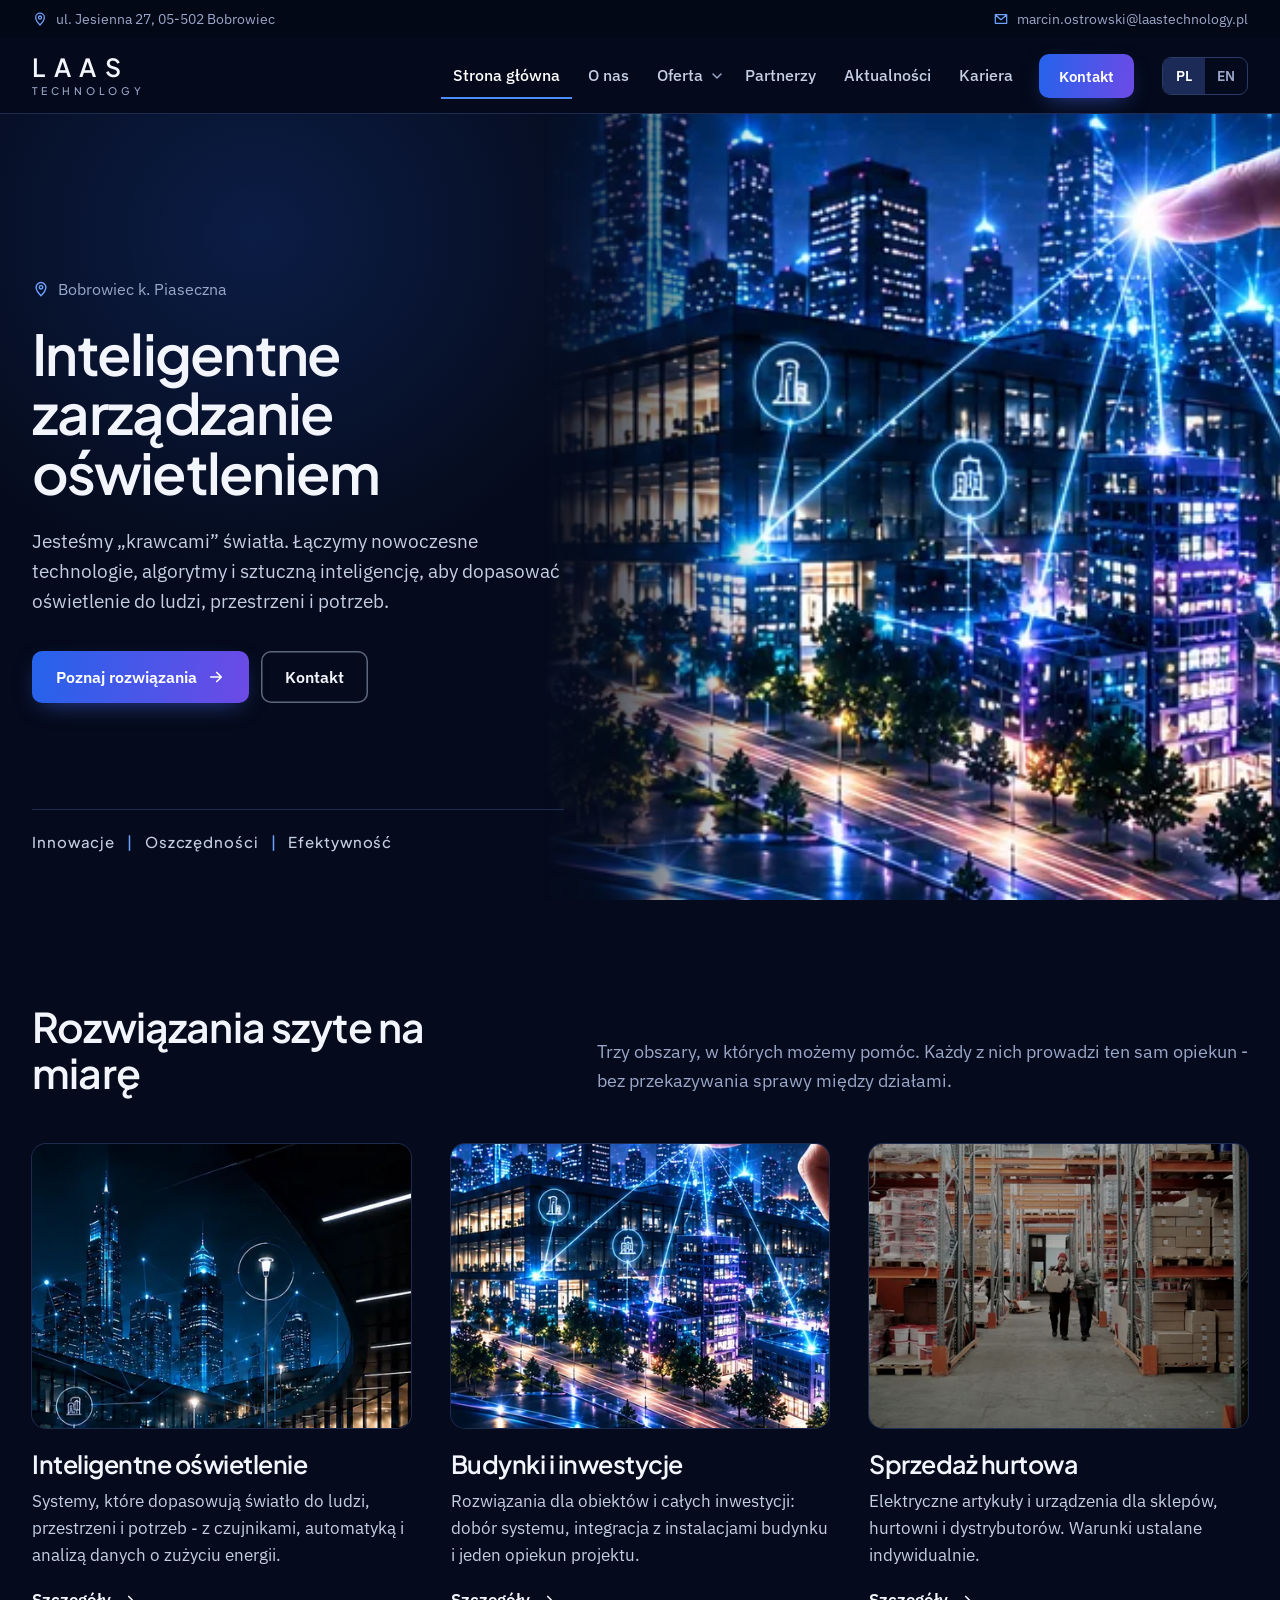
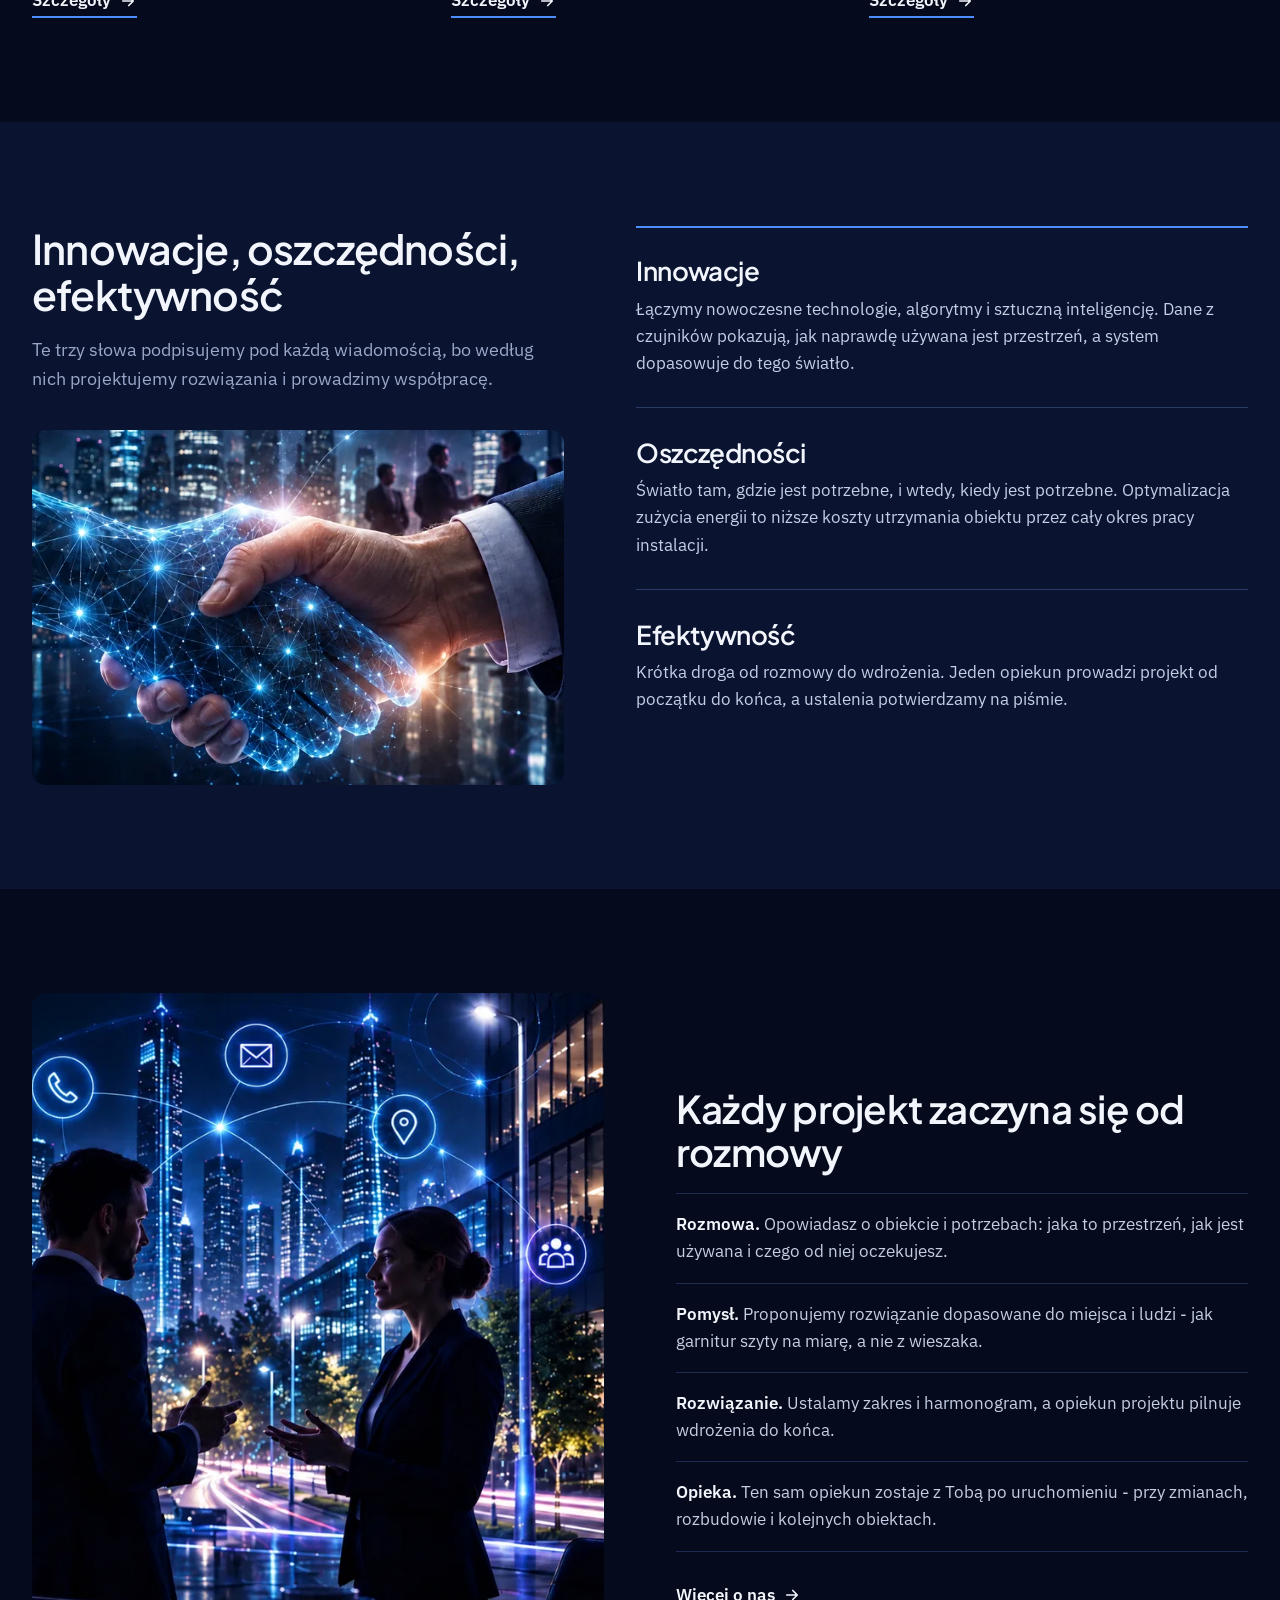
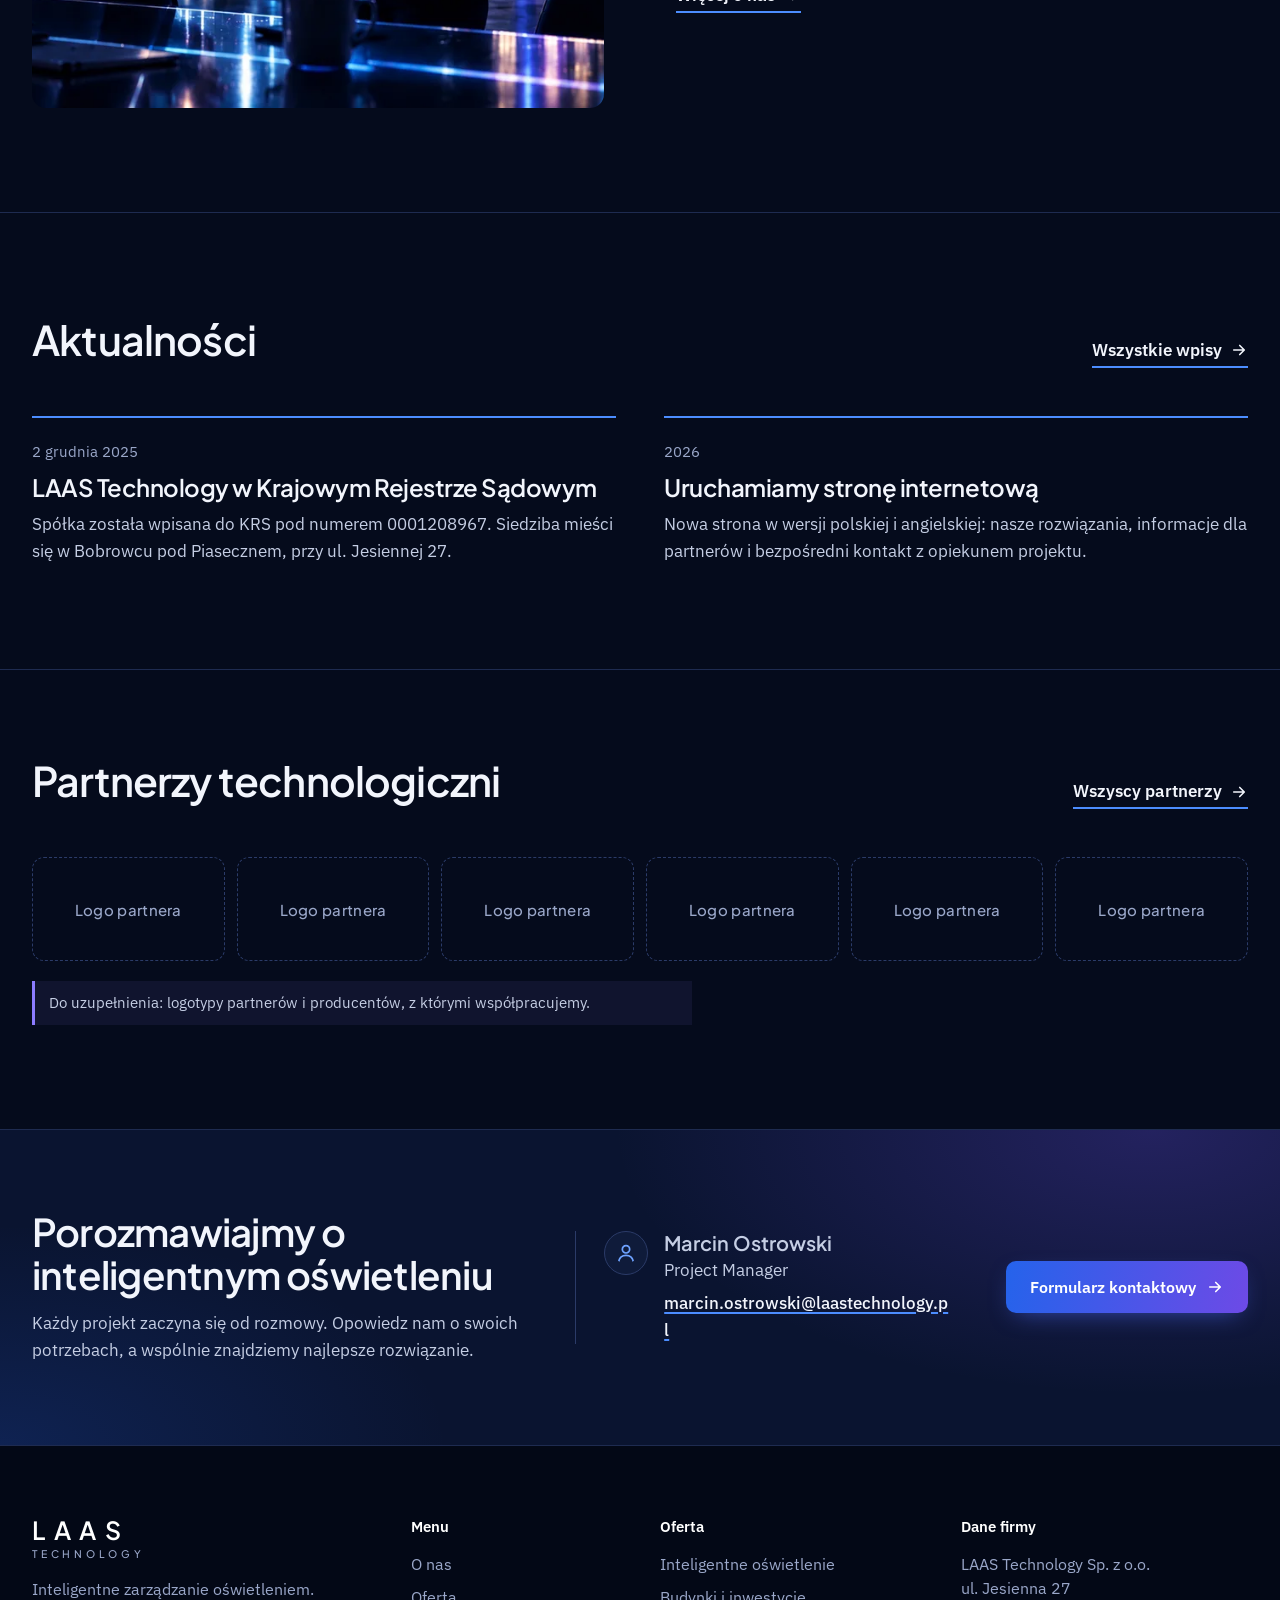
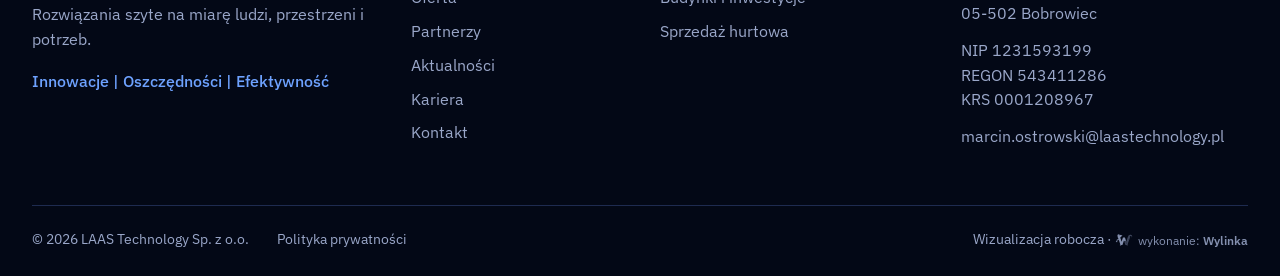
==== commit 2b16930e: "Oficjalny znak Wylinka (gekon) w stopce zamiast tekstowego "wykonanie: Wylinka"" ====
--- a/index.html
+++ b/index.html
@@ -12,7 +12,7 @@
 <link rel="preconnect" href="https://fonts.googleapis.com">
 <link rel="preconnect" href="https://fonts.gstatic.com" crossorigin>
 <link href="https://fonts.googleapis.com/css2?family=Plus+Jakarta+Sans:wght@500;600;700&family=IBM+Plex+Sans:wght@400;500;600&display=swap" rel="stylesheet">
-<link rel="stylesheet" href="style.css?v=6">
+<link rel="stylesheet" href="style.css?v=8">
 <script>try{if((new URLSearchParams(location.search).get('lang')||localStorage.getItem('laas-lang'))==='en')document.documentElement.classList.add('is-en')}catch(e){}</script>
 </head>
 <body>
@@ -168,10 +168,10 @@
   <div class="wrap foot-b">
     <span>&copy; 2026 LAAS Technology Sp. z o.o.</span>
     <a href="#" data-en="Privacy policy">Polityka prywatności</a>
-    <span class="foot-w"><span data-en="Working draft - design and build:">Wizualizacja robocza - wykonanie:</span> <a href="https://wylinka.pl" target="_blank" rel="noopener">Wylinka</a></span>
+    <span class="foot-w"><span data-en="Working draft">Wizualizacja robocza</span> · <a class="wylinka-badge" href="https://wylinka.pl/?utm_source=laastechnology.pl&amp;utm_medium=stopka&amp;utm_campaign=wykonanie" rel="noopener" title="Strona wykonana przez Wylinka"><svg viewBox="0 0 64 64" aria-hidden="true" focusable="false" fill="currentColor"><path d="M9.8 22.8l-1.2-7.9 2.2-3.7 15.5 4.6-.5 1.5-7.2 5.5 4.7 15.6 5-15.6 7 0 4.1 12.7-4.2-.9-2.6 1.8-.8-2.2-5.3 15.6-4.3 0 .4 .2-2.1 2.8-1.3-1.1 1.1-1.4-3.1 .2-.1-1.7 2.2-.1-5.7-16.5-4.8 .6-.8 3.1 0 .5-.3 .5 .8 2.2-1.6 .5-.4-1.3-.8 1.6-1.5-.8 .8-1.6-1.4 .6-.6-1.6 2.3-.8 .2-.4 1.3-4.8 5.9-.8-2.4-6.9zM15.2 13.7l-.1-.4-.4 .8-.1 .8 .1 1 .1 .4 .3 .7 .3-.9 .1-.7 0-.8z"/><path class="wy-pod" d="M37.1 49.8l-4.5-13.3 2.6-1.8 4.2 .9 .9 2.8 3-9.7 0-.5 .1-.8 3.2-8.4 .5-1 .6-1 .9-1.1 1.3-1 1.1-.7 1.4-.5 1.4-.3 .7 0 .9 0 1.2 .3 1.4 .6 .8 .5 .7 .7 .6 .7 .5 .9 .3 .9 .1 .9 0 .8-.2 .9-.5 .9-.5 .6-.7 .5-.7 .3-.1-.1 0-.1 .5-.5 .3-.7 .2-.5 0-.6-.1-.6-.3-.7-.4-.5-.4-.4-.5-.3-.6-.3-.7 0-.7 .1-.6 .1-.5 .4-.5 .5-.3 .5-.2 .7-.1 1.5-1.4 5.1-.8 3.3-.3 .7-.5 .7-6 17.5 1.9 .1-.1 1.7-3.1-.2 1.1 1.4-1.3 1.1-2.1-2.8 .4-.2z"/><path class="wy-old" d="M40.8 50l.4-.2-4.1 0-4.2-12.5 2.5-1.7 4.3 .9 .6 1.9 .6-1.6 0-.3 2.4-7.8 0-.5 .1-.8 3.2-8.4 .4-.8 .6-.9 .9-1.2 .9-.9 1.3-.8 1.4-.6 1.2-.3 1.4-.1 1.3 .1 .6 .2 .8 .3 1.1 .6 .9 .7 .7 .9 .5 .9 .3 .9 .1 1.1-.1 .9-.3 .9-.4 .7-.6 .7-.6 .4-.6 .2-.1-.1 0-.1 .5-.5 .3-.7 .2-.5 0-.5-.1-.6-.2-.6-.3-.5-.4-.5-.5-.3-.6-.3-.7-.1-.6 0-.6 .1-.6 .3-.6 .5-.3 .4-.2 .5-.1 .5-.1 1.5-1.4 5.1-.8 3.3-.3 .7-.5 .7-6 17.5 1.9 .1-.1 1.7-3.1-.2 1.1 1.4-1.3 1.1zM49.6 17.1l.6 1.7-1.5 1.9 .4 .4 1.8-2.1-.7-2.1zM48.1 28.3l.5 1.8-1.7 1.8 .4 .4 1.9-2-.6-2.2zM37.9 41.7l1.7-1.5-.4-.4-1.7 1.4zM42.6 38.7l-1.5 2.8 1.1 2-1.3 2.6 .5 .2 1.5-2.8-1.1-2 1.4-2.5z"/></svg><span data-en="design: &lt;b&gt;Wylinka&lt;/b&gt;">wykonanie: <b>Wylinka</b></span></a></span>
   </div>
 </footer>
 <div class="mob" id="mob"><a class="btn" href="kontakt.html" data-en="Send an enquiry">Wyślij zapytanie</a></div>
-<script src="app.js?v=6"></script>
+<script src="app.js?v=8"></script>
 </body>
 </html>
--- a/style.css
+++ b/style.css
@@ -240,7 +240,17 @@
 .foot-d a{word-break:break-word}
 .foot-b{display:flex;flex-wrap:wrap;gap:12px 28px;padding:22px 0 26px;margin-top:56px;border-top:1px solid var(--ln);font-size:14px;color:var(--mu)}
 .foot-w{margin-left:auto}
-.foot-w a{color:#fff;text-decoration:underline}
+/* znak Wylinka - kod 1:1 z Wylinka/strona/public/znak/badge.html */
+.wylinka-badge{display:inline-flex;align-items:center;gap:.4em;color:inherit;text-decoration:none;font-size:.875em;line-height:1;opacity:.85}
+.wylinka-badge:hover,.wylinka-badge:focus-visible{opacity:1}
+.wylinka-badge:focus-visible{outline:2px solid currentColor;outline-offset:3px;border-radius:2px}
+.wylinka-badge svg{width:18px;height:18px;flex:none;overflow:visible}
+.wylinka-badge b{font-weight:600}
+.wylinka-badge .wy-old{opacity:.45;transform-origin:40px 30px;transition:transform .32s cubic-bezier(.3,.7,.4,1),opacity .32s ease-out}
+.wylinka-badge .wy-pod{opacity:0;transition:opacity .2s ease-out .08s}
+.wylinka-badge:hover .wy-old,.wylinka-badge:focus-visible .wy-old{transform:translate(9px,7px) rotate(9deg);opacity:0}
+.wylinka-badge:hover .wy-pod,.wylinka-badge:focus-visible .wy-pod{opacity:1}
+@media (prefers-reduced-motion:reduce){.wylinka-badge .wy-old,.wylinka-badge .wy-pod{transition:none}.wylinka-badge:hover .wy-old,.wylinka-badge:focus-visible .wy-old{transform:none;opacity:.45}.wylinka-badge:hover .wy-pod,.wylinka-badge:focus-visible .wy-pod{opacity:0}}
 
 .mob{display:none}
 
@@ -371,3 +381,5 @@
 @media (prefers-reduced-motion:reduce){*{transition:none!important}}
 img[src*="laas-hurt"]{filter:brightness(.68) saturate(.7) contrast(1.05)}
 @media (min-width:1000px){.phead-img .phead-g{max-width:560px}}
+/* znak Wylinka w linii tekstu stopki - wyrownanie do tekstu */
+.foot-w .wylinka-badge{vertical-align:middle}
